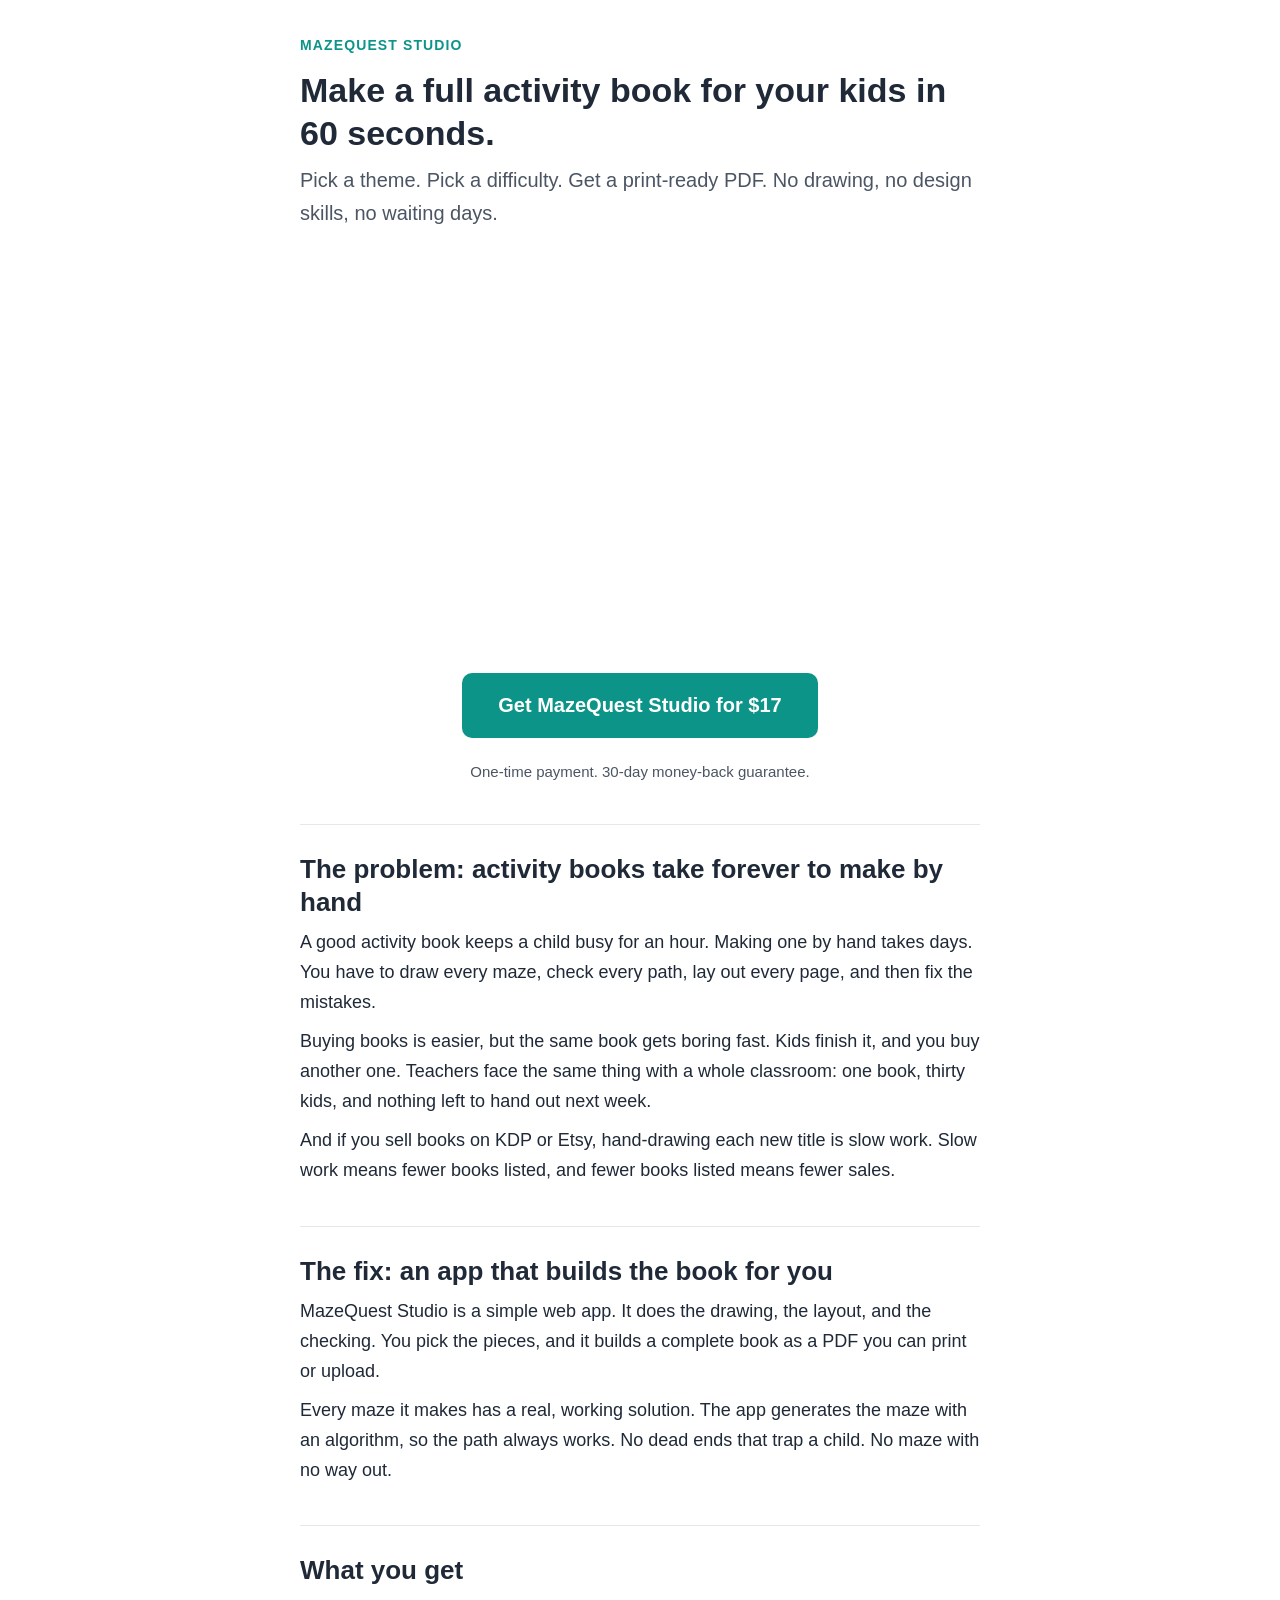
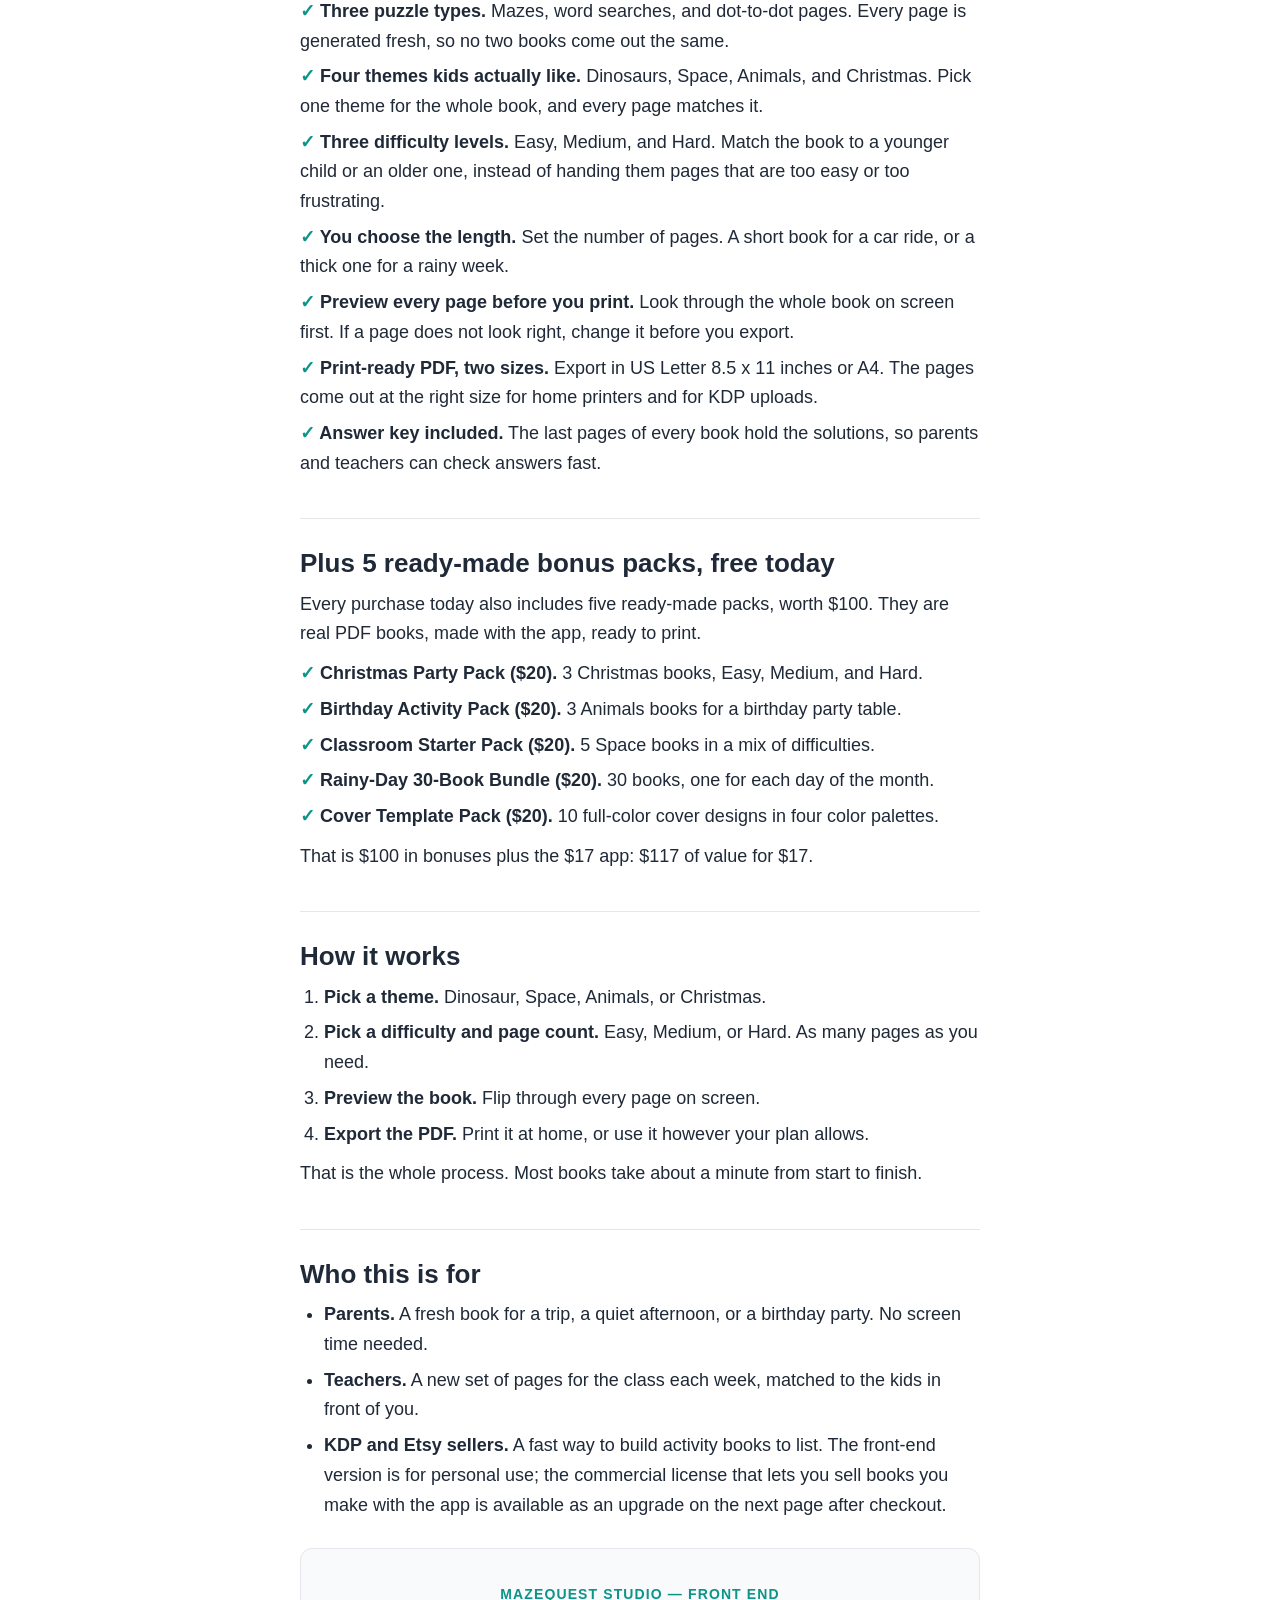
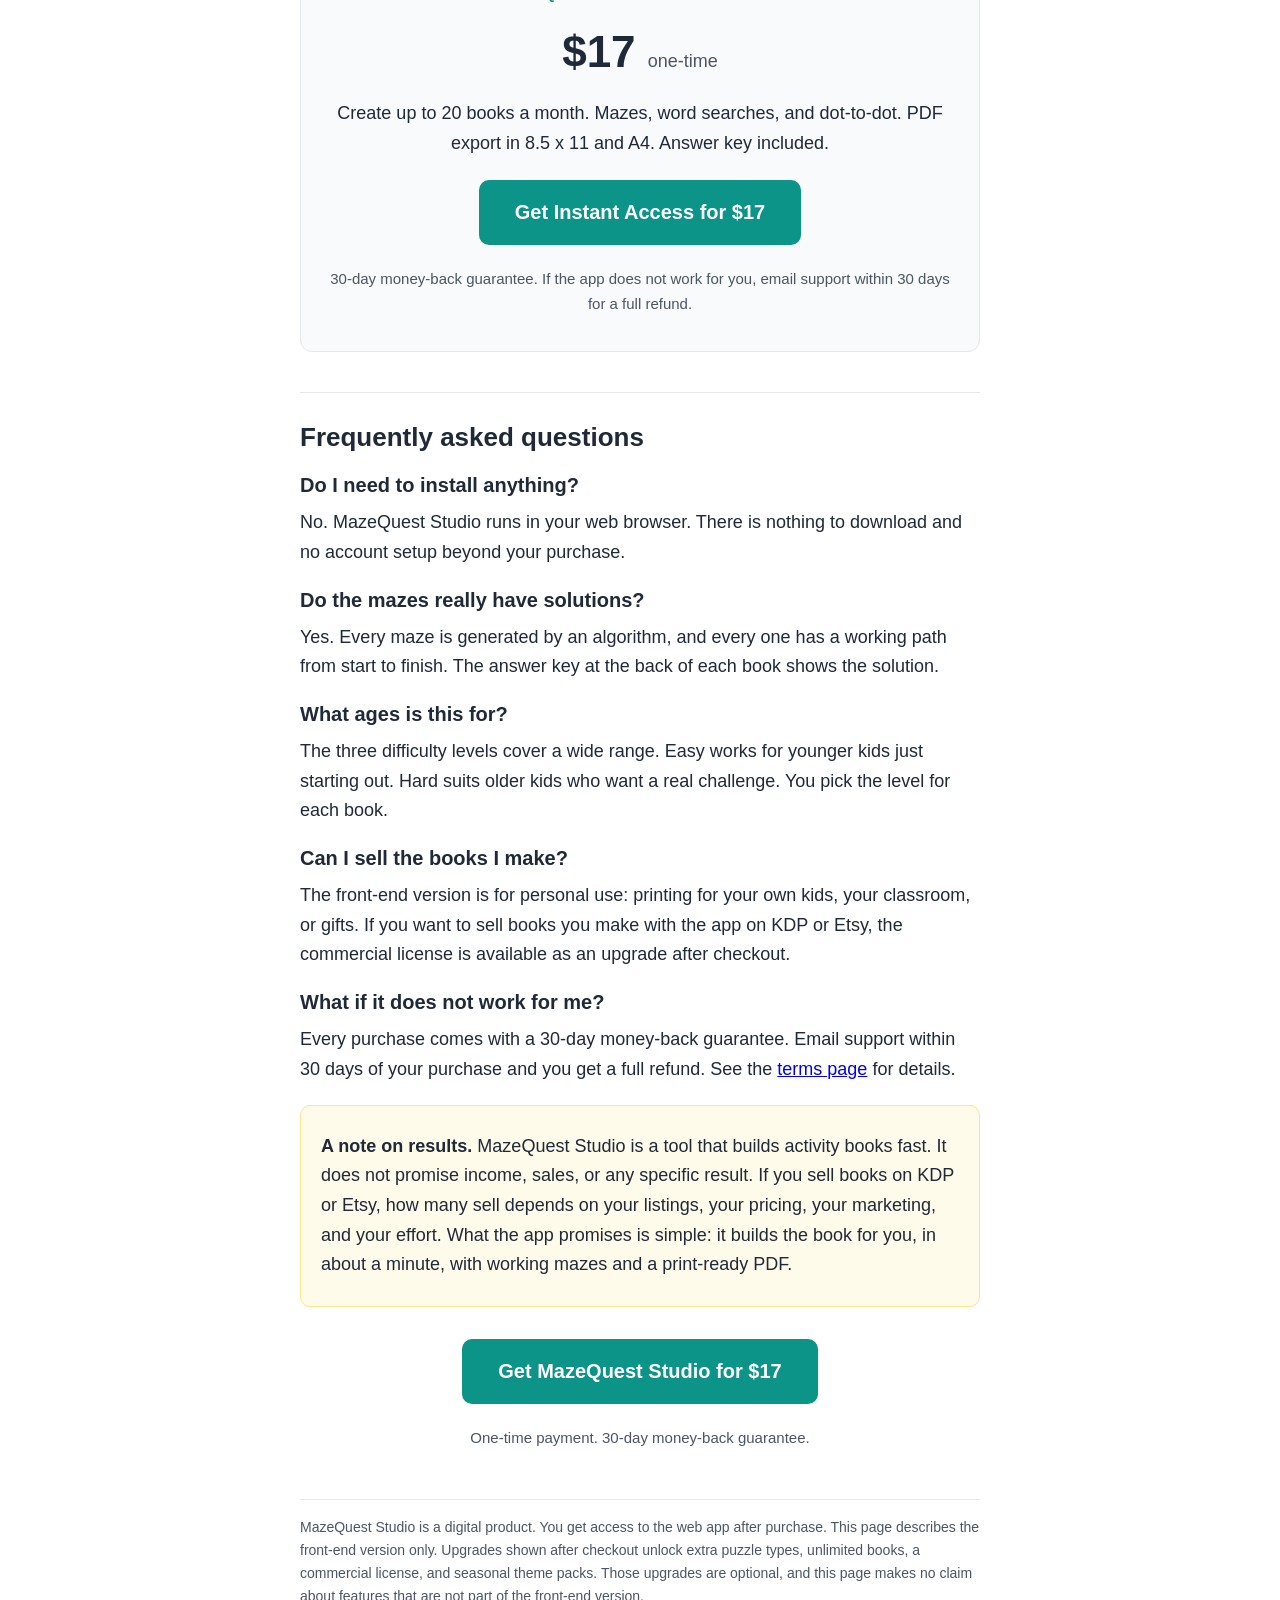
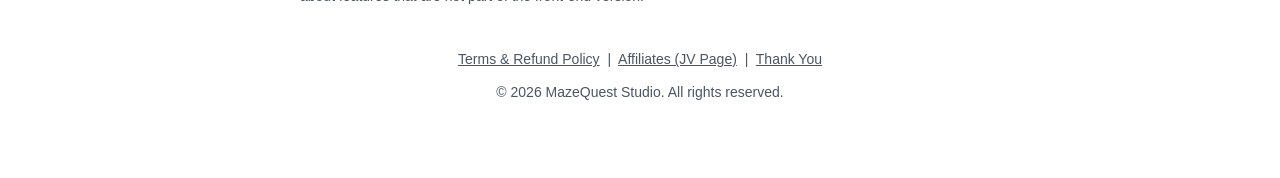
==== index.html @ 1ee9eaa7 "Add files via upload" ====
<!DOCTYPE html>
<html lang="en-US">
<head>
<meta charset="UTF-8">
<meta name="viewport" content="width=device-width, initial-scale=1.0">
<title>MazeQuest Studio — Make a Full Activity Book for Your Kids in 60 Seconds</title>
<meta name="description" content="MazeQuest Studio builds a complete kids' activity book in about 60 seconds. Pick a theme, pick the puzzle types, pick a cover color. Print-ready PDF.">
<link rel="stylesheet" href="style.css">
</head>
<body>
<div class="container">
  <section class="page-section" id="page-home">


<p class="eyebrow">MazeQuest Studio</p>
<h1>Make a full activity book for your kids in 60 seconds.</h1>
<p class="subhead">Pick a theme. Pick a difficulty. Get a print-ready PDF. No drawing, no design skills, no waiting days.</p>

<div class="video-embed">
  <iframe src="https://www.youtube.com/embed/KRBkJwWoKI8" title="MazeQuest Studio Demo — Make a Full Kids Activity Book in 60 Seconds" allow="accelerometer; autoplay; clipboard-write; encrypted-media; gyroscope; picture-in-picture" allowfullscreen></iframe>
</div>

<div class="btn-center">
  <!-- TODO: Replace with the real WarriorPlus buy button code for the $17 FE offer. -->
  <script src="https://warriorplus.com/o2/js/v6cb89"></script>
  <a class="btn" href="https://warriorplus.com/o2/buy/y7ndfl/v6cb89/hndpm8">Get MazeQuest Studio for $17</a>
  <p class="guarantee">One-time payment. 30-day money-back guarantee.</p>
</div>

<h2>The problem: activity books take forever to make by hand</h2>
<p>A good activity book keeps a child busy for an hour. Making one by hand takes days. You have to draw every maze, check every path, lay out every page, and then fix the mistakes.</p>
<p>Buying books is easier, but the same book gets boring fast. Kids finish it, and you buy another one. Teachers face the same thing with a whole classroom: one book, thirty kids, and nothing left to hand out next week.</p>
<p>And if you sell books on KDP or Etsy, hand-drawing each new title is slow work. Slow work means fewer books listed, and fewer books listed means fewer sales.</p>

<h2>The fix: an app that builds the book for you</h2>
<p>MazeQuest Studio is a simple web app. It does the drawing, the layout, and the checking. You pick the pieces, and it builds a complete book as a PDF you can print or upload.</p>
<p>Every maze it makes has a real, working solution. The app generates the maze with an algorithm, so the path always works. No dead ends that trap a child. No maze with no way out.</p>

<h2>What you get</h2>
<ul class="checklist">
  <li><strong>Three puzzle types.</strong> Mazes, word searches, and dot-to-dot pages. Every page is generated fresh, so no two books come out the same.</li>
  <li><strong>Four themes kids actually like.</strong> Dinosaurs, Space, Animals, and Christmas. Pick one theme for the whole book, and every page matches it.</li>
  <li><strong>Three difficulty levels.</strong> Easy, Medium, and Hard. Match the book to a younger child or an older one, instead of handing them pages that are too easy or too frustrating.</li>
  <li><strong>You choose the length.</strong> Set the number of pages. A short book for a car ride, or a thick one for a rainy week.</li>
  <li><strong>Preview every page before you print.</strong> Look through the whole book on screen first. If a page does not look right, change it before you export.</li>
  <li><strong>Print-ready PDF, two sizes.</strong> Export in US Letter 8.5 x 11 inches or A4. The pages come out at the right size for home printers and for KDP uploads.</li>
  <li><strong>Answer key included.</strong> The last pages of every book hold the solutions, so parents and teachers can check answers fast.</li>
</ul>

<h2>Plus 5 ready-made bonus packs, free today</h2>
<p>Every purchase today also includes five ready-made packs, worth $100. They are real PDF books, made with the app, ready to print.</p>
<ul class="checklist">
  <li><strong>Christmas Party Pack ($20).</strong> 3 Christmas books, Easy, Medium, and Hard.</li>
  <li><strong>Birthday Activity Pack ($20).</strong> 3 Animals books for a birthday party table.</li>
  <li><strong>Classroom Starter Pack ($20).</strong> 5 Space books in a mix of difficulties.</li>
  <li><strong>Rainy-Day 30-Book Bundle ($20).</strong> 30 books, one for each day of the month.</li>
  <li><strong>Cover Template Pack ($20).</strong> 10 full-color cover designs in four color palettes.</li>
</ul>
<p>That is $100 in bonuses plus the $17 app: $117 of value for $17.</p>

<h2>How it works</h2>
<ol>
  <li><strong>Pick a theme.</strong> Dinosaur, Space, Animals, or Christmas.</li>
  <li><strong>Pick a difficulty and page count.</strong> Easy, Medium, or Hard. As many pages as you need.</li>
  <li><strong>Preview the book.</strong> Flip through every page on screen.</li>
  <li><strong>Export the PDF.</strong> Print it at home, or use it however your plan allows.</li>
</ol>
<p>That is the whole process. Most books take about a minute from start to finish.</p>

<h2>Who this is for</h2>
<ul>
  <li><strong>Parents.</strong> A fresh book for a trip, a quiet afternoon, or a birthday party. No screen time needed.</li>
  <li><strong>Teachers.</strong> A new set of pages for the class each week, matched to the kids in front of you.</li>
  <li><strong>KDP and Etsy sellers.</strong> A fast way to build activity books to list. The front-end version is for personal use; the commercial license that lets you sell books you make with the app is available as an upgrade on the next page after checkout.</li>
</ul>

<div class="price-box">
  <p class="eyebrow">MazeQuest Studio — Front End</p>
  <p class="price">$17 <small>one-time</small></p>
  <p>Create up to 20 books a month. Mazes, word searches, and dot-to-dot. PDF export in 8.5 x 11 and A4. Answer key included.</p>
  <!-- TODO: Replace with the real WarriorPlus buy button code for the $17 FE offer. -->
  <a class="btn" href="https://warriorplus.com/o2/buy/y7ndfl/v6cb89/hndpm8">Get Instant Access for $17</a>
  <p class="guarantee">30-day money-back guarantee. If the app does not work for you, email support within 30 days for a full refund.</p>
</div>

<h2>Frequently asked questions</h2>
<div class="faq">
  <h3>Do I need to install anything?</h3>
  <p>No. MazeQuest Studio runs in your web browser. There is nothing to download and no account setup beyond your purchase.</p>

  <h3>Do the mazes really have solutions?</h3>
  <p>Yes. Every maze is generated by an algorithm, and every one has a working path from start to finish. The answer key at the back of each book shows the solution.</p>

  <h3>What ages is this for?</h3>
  <p>The three difficulty levels cover a wide range. Easy works for younger kids just starting out. Hard suits older kids who want a real challenge. You pick the level for each book.</p>

  <h3>Can I sell the books I make?</h3>
  <p>The front-end version is for personal use: printing for your own kids, your classroom, or gifts. If you want to sell books you make with the app on KDP or Etsy, the commercial license is available as an upgrade after checkout.</p>

  <h3>What if it does not work for me?</h3>
  <p>Every purchase comes with a 30-day money-back guarantee. Email support within 30 days of your purchase and you get a full refund. See the <a href="#terms">terms page</a> for details.</p>
</div>

<div class="callout">
  <p><strong>A note on results.</strong> MazeQuest Studio is a tool that builds activity books fast. It does not promise income, sales, or any specific result. If you sell books on KDP or Etsy, how many sell depends on your listings, your pricing, your marketing, and your effort. What the app promises is simple: it builds the book for you, in about a minute, with working mazes and a print-ready PDF.</p>
</div>

<div class="btn-center">
  <!-- TODO: Replace with the real WarriorPlus buy button code for the $17 FE offer. -->
  <a class="btn" href="https://warriorplus.com/o2/buy/y7ndfl/v6cb89/hndpm8">Get MazeQuest Studio for $17</a>
  <p class="guarantee">One-time payment. 30-day money-back guarantee.</p>
</div>

<p class="disclaimer">MazeQuest Studio is a digital product. You get access to the web app after purchase. This page describes the front-end version only. Upgrades shown after checkout unlock extra puzzle types, unlimited books, a commercial license, and seasonal theme packs. Those upgrades are optional, and this page makes no claim about features that are not part of the front-end version.</p>

<footer>
  <p><a href="#terms">Terms &amp; Refund Policy</a> &nbsp;|&nbsp; <a href="#jv">Affiliates (JV Page)</a> &nbsp;|&nbsp; <a href="#thank-you">Thank You</a></p>
  <p>&copy; 2026 MazeQuest Studio. All rights reserved.</p>
</footer>


  </section>
  <section class="page-section" id="page-oto1">


<p class="eyebrow">Wait. One-time offer.</p>
<h1>Your books are about to get a lot more interesting.</h1>
<p class="lead">Right now, MazeQuest Studio makes three kinds of pages: mazes, word searches, and dot-to-dots. That covers a lot. But after the tenth book, kids notice the pattern. Same three puzzles, different pictures.</p>
<p>This upgrade fixes that. It unlocks five more puzzle types and a library of 500 themes, so every book can feel new.</p>

<h2>What this unlocks</h2>
<ul class="checklist">
  <li><strong>Nonogram puzzles.</strong> Picture logic grids. Kids fill in squares by the numbers and a picture appears.</li>
  <li><strong>Kids sudoku.</strong> Small, friendly number grids built for children, not the newspaper kind.</li>
  <li><strong>Spot the difference.</strong> Two pictures side by side. Kids hunt for what changed.</li>
  <li><strong>Color by number.</strong> A picture that fills in with color as kids match numbers to colors.</li>
  <li><strong>Logic puzzles.</strong> Short thinking puzzles that ask kids to work something out step by step.</li>
  <li><strong>500-theme library.</strong> Instead of four themes, you get hundreds. Pick a theme that fits the child, the season, or the lesson.</li>
</ul>

<h2>Why it matters</h2>
<p>Three puzzle types make a good book. Eight make a book a child comes back to. More variety means longer play time per book, and it means you can make many more books before any child says "I already did this one."</p>
<p>For sellers, it also means more kinds of books to list. A book that mixes eight puzzle types is a different product from a book with three.</p>

<div class="price-box">
  <p class="eyebrow">OTO 1 — Puzzle Pack + Theme Library</p>
  <p class="price">$27 <small>one-time</small></p>
  <p>Unlocks 5 more puzzle types and the 500-theme library inside MazeQuest Studio.</p>
  <!-- Buy link live: WarriorPlus OTO1 ($27 -->
  <script src="https://warriorplus.com/o2/js/x4h3wh"></script>
  <a class="btn btn-warm" href="https://warriorplus.com/o2/buy/y7ndfl/x4h3wh/q6qmt4">Yes, add the extra puzzles ($27)</a>
  <!-- No-thanks link goes to the next upsell page (OTO2). -->
  <a class="no-thanks" href="#oto2">No thanks, I will stick with the 3 puzzle types</a>
  <p class="guarantee">Covered by the same 30-day money-back guarantee.</p>
</div>

<p class="disclaimer">This is a one-time offer shown right after your first purchase. The five extra puzzle types and the 500-theme library are part of this upgrade, not part of the $17 front-end version. If you skip this offer, you can still use the three front-end puzzle types and the four front-end themes.</p>

<footer>
  <p><a href="#terms">Terms &amp; Refund Policy</a> &nbsp;|&nbsp; <a href="#home">Front-End Offer</a></p>
  <p>&copy; 2026 MazeQuest Studio. All rights reserved.</p>
</footer>


  </section>
  <section class="page-section" id="page-oto2">


<p class="eyebrow">Wait. One-time offer.</p>
<h1>Make as many books as you want. And sell them.</h1>
<p class="lead">The front-end version caps you at 20 books a month, and it is for personal use only. That is fine for one family. It gets in the way fast if you teach a class, run a party business, or sell books online.</p>
<p>This upgrade removes both limits at once.</p>

<h2>What this unlocks</h2>
<ul class="checklist">
  <li><strong>Unlimited books.</strong> No monthly cap. Make 20 books, 200 books, as many as you need.</li>
  <li><strong>Commercial license.</strong> You may sell books you make with MazeQuest Studio on KDP, Etsy, or anywhere else you sell. Print them, list them, keep the sales.</li>
</ul>

<h2>Why it matters</h2>
<p>Twenty books a month sounds like plenty until you need 30 copies for a classroom, or you want to list ten titles on KDP and test which one sells. A cap turns into a wall right when you start moving faster.</p>
<p>And without a commercial license, every book you make stays personal. You cannot list it. You cannot sell it. This upgrade is the one that turns the app from a family tool into a business tool.</p>
<p>One honest note: the license covers books you make with the app. It does not promise sales. How many books sell on KDP or Etsy depends on your listings, your pricing, your marketing, and your effort.</p>

<div class="price-box">
  <p class="eyebrow">OTO 2 — Unlimited + Commercial License</p>
  <p class="price">$37 <small>one-time</small></p>
  <p>Unlocks unlimited book creation and the commercial license to sell books you make with the app.</p>
  <!-- Buy link live: WarriorPlus OTO2 ($37 -->
  <script src="https://warriorplus.com/o2/js/dzknjy"></script>
  <a class="btn btn-warm" href="https://warriorplus.com/o2/buy/y7ndfl/dzknjy/tn6lvr">Yes, go unlimited ($37)</a>
  <!-- No-thanks link goes to the next upsell page (OTO3). -->
  <a class="no-thanks" href="#oto3">No thanks, 20 books a month is enough for me</a>
  <p class="guarantee">Covered by the same 30-day money-back guarantee.</p>
</div>

<p class="disclaimer">This is a one-time offer shown right after your first purchase. Unlimited books and the commercial license are part of this upgrade, not part of the $17 front-end version. If you skip this offer, your front-end version stays at 20 books a month for personal use.</p>

<footer>
  <p><a href="#terms">Terms &amp; Refund Policy</a> &nbsp;|&nbsp; <a href="#home">Front-End Offer</a></p>
  <p>&copy; 2026 MazeQuest Studio. All rights reserved.</p>
</footer>


  </section>
  <section class="page-section" id="page-oto3">


<p class="eyebrow">Wait. One-time offer.</p>
<h1>Never run out of fresh themes.</h1>
<p class="lead">A theme library is only fresh until a child has seen it all. Halloween comes once a year. Christmas too. And a seller who lists the same four themes all year ends up competing with their own old listings.</p>
<p>This upgrade keeps new themes coming for a full year.</p>

<h2>What this unlocks</h2>
<ul class="checklist">
  <li><strong>Seasonal theme packs.</strong> Ready-made packs for Halloween, Christmas, Easter, Valentine's Day, summer, back to school, and more. The right theme at the right time of year, without building it yourself.</li>
  <li><strong>New templates every month for 12 months.</strong> Fresh templates arrive monthly for a year, so the books you make in month eleven do not look like the books you made in month one.</li>
</ul>

<h2>Why it matters</h2>
<p>Seasonal books sell in a window. A Halloween book listed in October has a chance. The same book listed in November does not. Having the seasonal pack ready before the season starts is the difference between catching the window and missing it.</p>
<p>For parents and teachers, it is simpler: a fresh theme keeps a child interested. A new pack each month gives you a reason to make a new book instead of reprinting the old one.</p>

<div class="price-box">
  <p class="eyebrow">OTO 3 — Seasonal Pack + 12 Months of New Templates</p>
  <p class="price">$47 <small>one-time</small></p>
  <p>Unlocks the seasonal theme packs and new templates every month for 12 months.</p>
  <!-- Buy link live: WarriorPlus OTO3 ($47 -->
  <script src="https://warriorplus.com/o2/js/lqv959"></script>
  <a class="btn btn-warm" href="https://warriorplus.com/o2/buy/y7ndfl/lqv959/gk410l">Yes, add the seasonal packs ($47)</a>
  <!-- No-thanks link goes to the thank-you page. -->
  <a class="no-thanks" href="#thank-you">No thanks, I will use the themes I already have</a>
  <p class="guarantee">Covered by the same 30-day money-back guarantee.</p>
</div>

<p class="disclaimer">This is a one-time offer shown right after your first purchase. The seasonal theme packs and the 12 months of new templates are part of this upgrade, not part of the $17 front-end version. If you skip this offer, you keep the themes included in the front-end version and in any earlier upgrades you bought.</p>

<footer>
  <p><a href="#terms">Terms &amp; Refund Policy</a> &nbsp;|&nbsp; <a href="#home">Front-End Offer</a></p>
  <p>&copy; 2026 MazeQuest Studio. All rights reserved.</p>
</footer>


  </section>
  <section class="page-section" id="page-thank-you">


<p class="eyebrow">MazeQuest Studio</p>
<h1>Thank you. Your book maker is ready.</h1>
<p class="lead">Your purchase is complete. You can start making your first activity book right now.</p>

<h2>Step 1: Open the app</h2>
<p>Click the button below to open MazeQuest Studio in your browser. There is nothing to install.</p>
<div class="btn-center">
  <!-- TODO: Replace with the real deployed app URL when it goes live. -->
  <a class="btn" href="https://muse.ai/s/mazequest-studio-xzxo6xszxgaxvxtd1/YAdhBeS-YoLK_N4ASJlMmw5103VRcbPUZujICekS784/assets/app/">Open MazeQuest Studio</a>
</div>

<h2>Step 2: Check your email</h2>
<p>We sent your purchase receipt and access details to the email address you used at checkout. If you do not see it in a few minutes, check your spam or promotions folder.</p>
<p>If you bought an upgrade (extra puzzle types, unlimited books, the commercial license, or seasonal packs), those unlocks are tied to the same purchase email. Open the app with that email and the upgrades will be there.</p>

<h2>Step 3: Make your first book</h2>
<ol>
  <li>Pick a theme: Dinosaur, Space, Animals, or Christmas.</li>
  <li>Pick a difficulty (Easy, Medium, or Hard) and the number of pages.</li>
  <li>Preview every page, then export the PDF in 8.5 x 11 or A4.</li>
</ol>
<p>Most first books take about a minute.</p>

<div class="callout">
  <p><strong>Need help?</strong> Email <a href="mailto:ruanyuzhen999@gmail.com">ruanyuzhen999@gmail.com</a> and we will get back to you. For refunds, see the <a href="#terms">30-day refund policy</a>.</p>
</div>

<p class="disclaimer">Keep your receipt email somewhere safe. It is the fastest way for support to find your purchase if you ever need help with access or a refund.</p>

<footer>
  <p><a href="#terms">Terms &amp; Refund Policy</a> &nbsp;|&nbsp; <a href="#home">Front-End Offer</a> &nbsp;|&nbsp; <a href="#jv">Affiliates (JV Page)</a></p>
  <p>&copy; 2026 MazeQuest Studio. All rights reserved.</p>
</footer>


  </section>
  <section class="page-section" id="page-jv">


<p class="eyebrow">JV Page — For Affiliates</p>
<h1>MazeQuest Studio: 50% commission on every front-end and upsell sale.</h1>
<p class="lead">A web app that builds kids' maze and puzzle activity books as print-ready PDFs in about 60 seconds. Parents, teachers, and KDP/Etsy sellers are the buyers. The funnel is built to convert, and you keep half of it.</p>

<h2>What the product is</h2>
<p>MazeQuest Studio is a browser-based web app. No install, no API key, no login hassle for the buyer. They pick a theme (Dinosaur, Space, Animals, Christmas), a difficulty (Easy, Medium, Hard), and a page count. The app generates mazes, word searches, and dot-to-dot pages, shows a preview of every page, and exports a PDF in US Letter 8.5 x 11 or A4, with an answer key at the back. Every maze is generated by an algorithm, so every one has a working solution.</p>
<p>The buyer is not a marketer. They are a parent who wants a quiet afternoon, a teacher who needs fresh pages for class, or a KDP/Etsy seller who wants new titles fast. That is a wide audience, and it is not the usual WarriorPlus crowd, which is exactly why it converts.</p>

<h2>Commission</h2>
<table>
  <tr><th>Offer</th><th>Price</th><th>Your commission</th></tr>
  <tr><td>Front End — MazeQuest Studio</td><td>$17 one-time</td><td>50% ($8.50)</td></tr>
  <tr><td>OTO 1 — 5 more puzzle types + 500-theme library</td><td>$27 one-time</td><td>50% ($13.50)</td></tr>
  <tr><td>OTO 2 — Unlimited books + commercial license</td><td>$37 one-time</td><td>50% ($18.50)</td></tr>
  <tr><td>OTO 3 — Seasonal packs + 12 months of new templates</td><td>$47 one-time</td><td>50% ($23.50)</td></tr>
</table>
<p>Commissions are paid through WarriorPlus. The funnel is sequential: front end, then OTO 1, OTO 2, OTO 3.</p>

<h2>Launch contest</h2>
<p>Launch contest runs for the first 3–5 days of launch. Prizes are paid on top of the 50% commission.</p>
<table>
  <tr><th>Place</th><th>Prize (on top of commission)</th></tr>
  <tr><td>1st place</td><td>$100</td></tr>
  <tr><td>2nd place</td><td>$75</td></tr>
  <tr><td>3rd place</td><td>$50</td></tr>
</table>
<p><strong>Launch date and time: TBD.</strong> <!-- TODO: Fill in the launch date (planned 8–9 AM ET) once WarriorPlus approves the offer. --> The contest counts sales made during the contest window only, with a minimum sales threshold so the contest only pays out when the launch is real. Final dates, the threshold, and the leaderboard will be posted here before launch day.</p>

<h2>Get your affiliate link</h2>
<p>Request your link on WarriorPlus. Once approved, you can promote the front-end sales page directly.</p>
<div class="btn-center">
  <!-- TODO: Replace with the real WarriorPlus affiliate request link once the offer is live and public. -->
  <a class="btn" href="https://warriorplus.com/aff-offer/o/y7ndfl">Request Your Affiliate Link</a>
</div>
<p class="guarantee">Product page: <a href="#home">MazeQuest Studio sales page</a>. Launch updates will be posted on Muncheye.</p>

<h2>Email swipes</h2>
<p>Use these as a starting point. Rewrite them in your own voice before you send them. Your list trusts you, not a copy-paste.</p>

<div class="swipe">
  <p><strong>Swipe 1 — For parents and teachers</strong></p>
  <p><strong>Subject:</strong> A full activity book in 60 seconds (no drawing)</p>
  <p>Hi [Name],</p>
  <p>Drawing an activity book by hand takes days. This app does it in about a minute.</p>
  <p>You pick a theme. Dinosaurs, space, animals, Christmas. Pick a difficulty, and it builds the whole book as a PDF. Mazes, word searches, dot-to-dots. Every maze has a real solution. Print it at home, and the kids are busy.</p>
  <p>It is $17, one-time, with a 30-day money-back guarantee.</p>
  <p>[YOUR AFFILIATE LINK]</p>
  <p>— [Your name]</p>
  <p><em>P.S. If you sell books on KDP or Etsy, there is a commercial license upgrade after checkout that lets you sell what you make.</em></p>
</div>

<div class="swipe">
  <p><strong>Swipe 2 — For KDP and Etsy sellers</strong></p>
  <p><strong>Subject:</strong> New activity book titles without drawing a single maze</p>
  <p>Hi [Name],</p>
  <p>Hand-drawing each new activity book is the slowest part of selling on KDP. This tool skips it.</p>
  <p>MazeQuest Studio generates mazes, word searches, and dot-to-dots by algorithm, previews every page, and exports a print-ready PDF in 8.5 x 11 or A4. One book takes about 60 seconds to build.</p>
  <p>Front end is $17. The commercial license upgrade ($37) lets you sell the books you make. No income claims here — how a book sells still depends on your listing and your marketing. The tool just makes the book fast.</p>
  <p>[YOUR AFFILIATE LINK]</p>
  <p>— [Your name]</p>
</div>

<h2>Banners</h2>
<p>Banner graphics are being made for launch. Sizes and copy:</p>
<ul>
  <li><strong>728 x 90 leaderboard:</strong> "MazeQuest Studio — A full activity book in 60 seconds." Button: "Get it for $17."</li>
  <li><strong>300 x 250 medium rectangle:</strong> "Mazes, word searches, dot-to-dots. Print-ready PDF in a minute." Button: "Make a book — $17."</li>
  <li><strong>160 x 600 wide skyscraper:</strong> "Stop drawing activity books by hand." Button: "Try MazeQuest Studio."</li>
</ul>
<p><!-- TODO: Replace the text descriptions above with real banner image files once designed. --></p>

<h2>Contact</h2>
<p>Questions about the product, the funnel, or review access: email <a href="mailto:ruanyuzhen999@gmail.com">ruanyuzhen999@gmail.com</a>. Review copies are available on request for affiliates who ask before launch.</p>

<p class="disclaimer">Affiliates must follow FTC rules: disclose the affiliate relationship in any promotion, and do not make income claims about this product. MazeQuest Studio makes activity books fast. It does not guarantee sales, income, or any specific result.</p>

<footer>
  <p><a href="#terms">Terms &amp; Refund Policy</a> &nbsp;|&nbsp; <a href="#home">Front-End Offer</a></p>
  <p>&copy; 2026 MazeQuest Studio. All rights reserved.</p>
</footer>


  </section>
  <section class="page-section" id="page-terms">


<p class="eyebrow">MazeQuest Studio</p>
<h1>Terms &amp; Refund Policy</h1>
<p>Last updated: November 12, 2026.</p>

<h2>1. What you are buying</h2>
<p>MazeQuest Studio is a web-based application. After purchase, you get access to the app in your browser. There is nothing to download or install. The front-end version ($17, one-time) lets you create up to 20 books per month using three puzzle types (mazes, word searches, dot-to-dot), with PDF export in US Letter 8.5 x 11 and A4, and an answer key at the end of each book.</p>
<p>Optional upgrades are sold separately after checkout: extra puzzle types and a theme library (OTO 1, $27), unlimited books and a commercial license (OTO 2, $37), seasonal theme packs and 12 months of new templates (OTO 3, $47), and a membership ($17/month) for access to future mini apps. Each upgrade only includes what its own sales page describes.</p>

<h2>2. Personal use and commercial license</h2>
<p>The front-end version is for personal use: printing books for your own children, your classroom, or as gifts. You may not sell, share, or give away books you make with the front-end version, and you may not resell or share your access to the app.</p>
<p>The commercial license (part of OTO 2) allows you to sell books you create with the app on platforms such as KDP or Etsy. The license covers the books you make. It does not give you ownership of the app itself, and it does not allow you to resell, rent, or share the app or your account.</p>

<h2>3. 30-day money-back guarantee</h2>
<p>Every purchase comes with a 30-day money-back guarantee. If the app does not work for you, email support within 30 days of your purchase date and ask for a refund. We will refund the full amount you paid for that purchase. Refunds are processed through the payment provider you used at checkout (WarriorPlus / PayPal), and timing depends on that provider.</p>
<p>To request a refund, email <a href="mailto:ruanyuzhen999@gmail.com">ruanyuzhen999@gmail.com</a> with the email address you used at checkout and your order details.</p>

<h2>4. No income or results guarantee</h2>
<p>MazeQuest Studio is a tool for building activity books. It does not promise income, sales, or any specific result. If you sell books made with the app, how many sell depends on your listings, pricing, marketing, and effort, not on the app alone. Nothing on our sales pages should be read as a promise of earnings.</p>

<h2>5. Availability and changes</h2>
<p>We work to keep the app available, but we cannot guarantee it will never be down for maintenance or updates. We may update features, themes, or templates over time. Upgrades that promise new templates for 12 months will deliver those templates during the 12 months after purchase.</p>

<h2>6. Membership</h2>
<p>The membership costs $17 per month and gives access to all future mini apps while your subscription is active. You can cancel at any time through your payment provider, and access ends when the paid period ends. Membership commission for affiliates is 20–30% of the recurring payment, paid for as long as the customer stays subscribed.</p>

<h2>7. Your data</h2>
<p>We collect only what we need to deliver your purchase: your email address and order details. We do not sell your email address or your personal data. We do not store your payment card details; payments are handled by WarriorPlus and PayPal.</p>

<h2>8. Affiliate disclosure</h2>
<p>Some pages that link to MazeQuest Studio are written by affiliates who earn a commission if you buy through their link. That does not change the price you pay.</p>

<h2>9. Contact</h2>
<p>For support, refunds, or questions about these terms, email <a href="mailto:ruanyuzhen999@gmail.com">ruanyuzhen999@gmail.com</a>.</p>

<p class="disclaimer">These terms apply to purchases made through WarriorPlus. If any part of these terms conflicts with WarriorPlus or PayPal rules, those platforms' rules apply to the payment itself.</p>

<footer>
  <p><a href="#home">Front-End Offer</a> &nbsp;|&nbsp; <a href="#jv">Affiliates (JV Page)</a></p>
  <p>&copy; 2026 MazeQuest Studio. All rights reserved.</p>
</footer>


  </section>
</div>

<script>
(function () {
  var titles = {"home": "MazeQuest Studio — Make a Full Activity Book for Your Kids in 60 Seconds", "oto1": "One-Time Offer: 5 More Puzzle Types + 500 Themes — MazeQuest Studio", "oto2": "One-Time Offer: Unlimited Books + Commercial License — MazeQuest Studio", "oto3": "One-Time Offer: Seasonal Themes + New Templates Every Month — MazeQuest Studio", "thank-you": "Thank You — MazeQuest Studio", "jv": "JV Page — MazeQuest Studio (50% Commission) — Promote & Earn", "terms": "Terms & Refund Policy — MazeQuest Studio"};
  function show() {
    var id = (location.hash || "#home").replace("#", "") || "home";
    if (!titles[id]) id = "home";
    document.querySelectorAll(".page-section").forEach(function (s) {
      s.classList.toggle("active", s.id === "page-" + id);
    });
    document.title = titles[id];
    window.scrollTo(0, 0);
  }
  window.addEventListener("hashchange", show);
  show();
})();
</script>

</body>
</html>
---- style.css ----
/* MazeQuest Studio — shared sales-page styles.
   Simple by design (Buoi 6: white background, one column, content first).
   Same look as the app: warm, kid-friendly, easy to read. */

:root {
  --ink: #1f2937;
  --muted: #4b5563;
  --accent: #0d9488;      /* teal */
  --accent-dark: #0b7c74;
  --warm: #f59e0b;        /* amber */
  --paper: #fffbeb;       /* warm cream */
  --line: #e5e7eb;
  --soft: #f9fafb;
}

* { box-sizing: border-box; }

body {
  margin: 0;
  background: #ffffff;
  color: var(--ink);
  font-family: -apple-system, BlinkMacSystemFont, "Segoe UI", Roboto, Helvetica, Arial, sans-serif;
  font-size: 18px;
  line-height: 1.65;
}

.container {
  max-width: 720px;
  margin: 0 auto;
  padding: 24px 20px 64px;
}

h1, h2, h3 { line-height: 1.25; color: var(--ink); }
h1 { font-size: 34px; margin: 12px 0 8px; }
h2 { font-size: 26px; margin: 40px 0 10px; border-top: 1px solid var(--line); padding-top: 28px; }
h3 { font-size: 20px; margin: 24px 0 6px; }
p { margin: 10px 0; }
ul, ol { margin: 10px 0; padding-left: 24px; }
li { margin: 6px 0; }

.eyebrow {
  font-size: 14px;
  font-weight: 700;
  letter-spacing: 0.08em;
  text-transform: uppercase;
  color: var(--accent);
}

.subhead { font-size: 20px; color: var(--muted); }

.lead { font-size: 19px; }

.callout {
  background: var(--paper);
  border: 1px solid #fde68a;
  border-radius: 10px;
  padding: 16px 20px;
  margin: 20px 0;
}

.price-box {
  background: var(--soft);
  border: 1px solid var(--line);
  border-radius: 12px;
  padding: 24px;
  margin: 28px 0;
  text-align: center;
}

.price { font-size: 44px; font-weight: 800; margin: 4px 0; }
.price small { font-size: 18px; font-weight: 400; color: var(--muted); }
.strike { text-decoration: line-through; color: var(--muted); }

.btn {
  display: inline-block;
  background: var(--accent);
  color: #fff;
  font-size: 20px;
  font-weight: 700;
  text-decoration: none;
  padding: 16px 36px;
  border-radius: 10px;
  margin: 12px 0;
}
.btn:hover { background: var(--accent-dark); }
.btn-warm { background: var(--warm); color: #1f2937; }
.btn-warm:hover { background: #d97706; color: #fff; }

.btn-center { text-align: center; }

.no-thanks {
  display: block;
  text-align: center;
  font-size: 15px;
  color: var(--muted);
  margin-top: 8px;
}

.guarantee {
  font-size: 15px;
  color: var(--muted);
  text-align: center;
}

.checklist { list-style: none; padding-left: 0; }
.checklist li::before { content: "\2713  "; color: var(--accent); font-weight: 700; }

.faq h3 { margin-top: 20px; }

.disclaimer {
  font-size: 14px;
  color: var(--muted);
  border-top: 1px solid var(--line);
  margin-top: 48px;
  padding-top: 16px;
}

footer { font-size: 14px; color: var(--muted); text-align: center; margin-top: 40px; }
footer a { color: var(--muted); }

.video-placeholder {
  background: var(--soft);
  border: 2px dashed var(--line);
  border-radius: 12px;
  padding: 48px 24px;
  text-align: center;
  color: var(--muted);
  margin: 24px 0;
}

.video-embed {
  position: relative;
  padding-bottom: 56.25%;
  height: 0;
  overflow: hidden;
  border-radius: 12px;
  margin: 24px 0;
}

.video-embed iframe {
  position: absolute;
  top: 0;
  left: 0;
  width: 100%;
  height: 100%;
  border: 0;
}

/* Single-page hash routing: only one section is visible at a time.
   The public share link only serves the root page, so every sales
   page (OTO 1-3, thank-you, JV, terms) lives here as a section,
   opened by #oto1, #oto2, #oto3, #thank-you, #jv, #terms. */
.page-section { display: none; }
.page-section.active { display: block; }

table { width: 100%; border-collapse: collapse; font-size: 16px; margin: 16px 0; }
th, td { border: 1px solid var(--line); padding: 10px 12px; text-align: left; }
th { background: var(--soft); }

.swipe {
  background: var(--soft);
  border: 1px solid var(--line);
  border-radius: 10px;
  padding: 16px 20px;
  margin: 16px 0;
  font-size: 16px;
}
.swipe p { margin: 8px 0; }

@media (max-width: 560px) {
  body { font-size: 17px; }
  h1 { font-size: 28px; }
  .btn { width: 100%; text-align: center; padding: 16px 12px; }
}
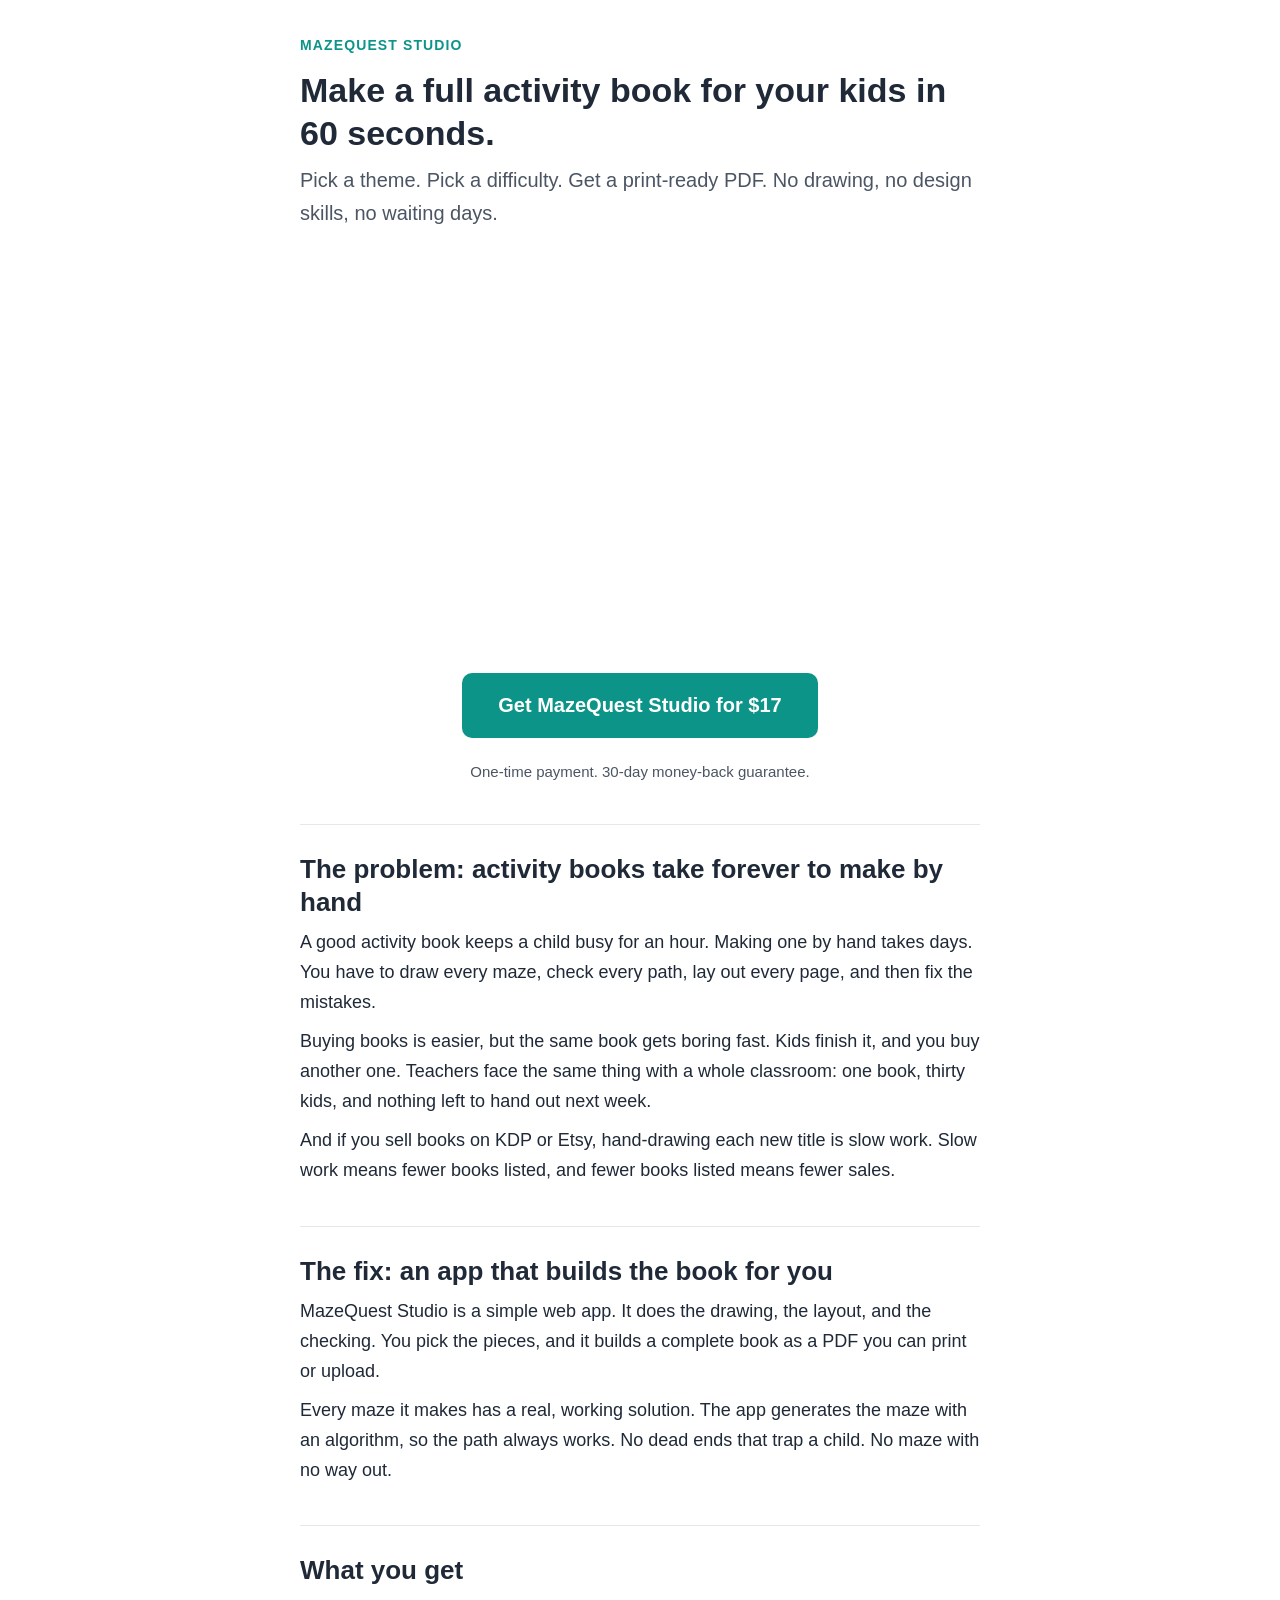
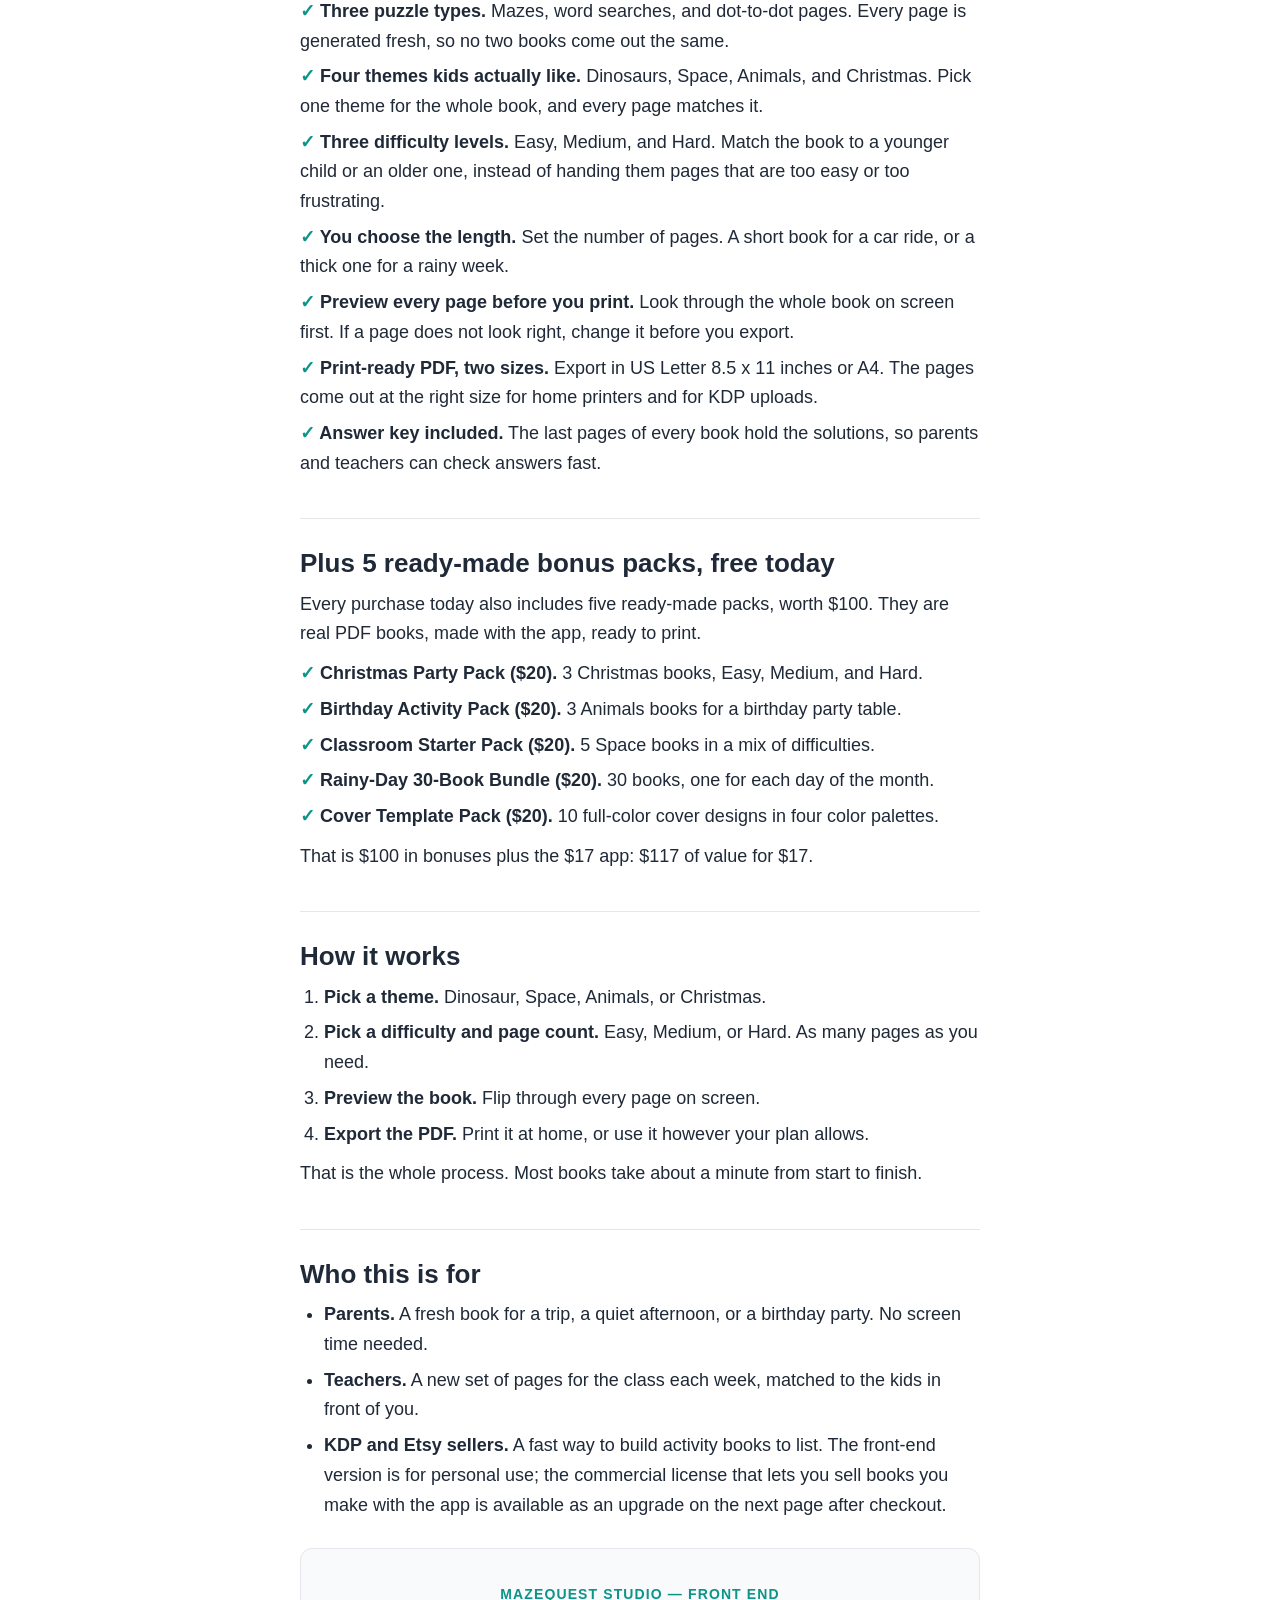
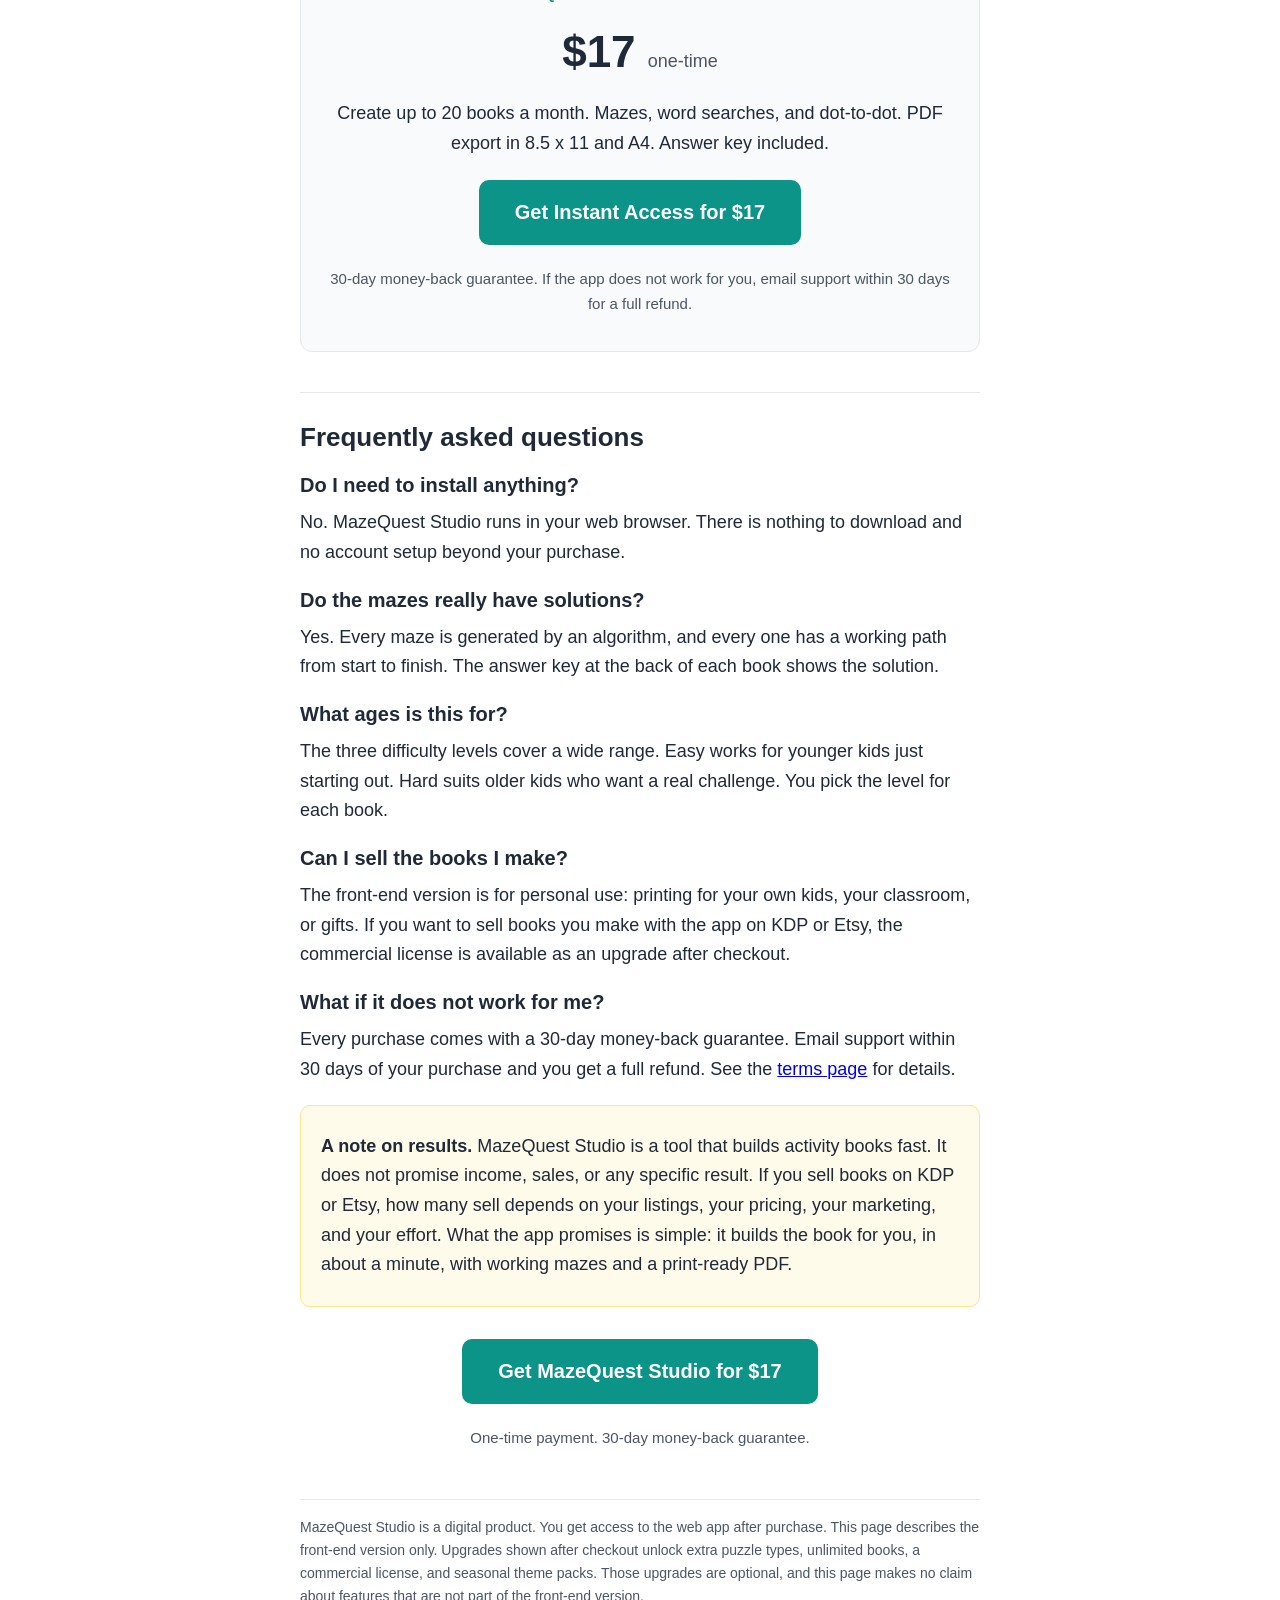
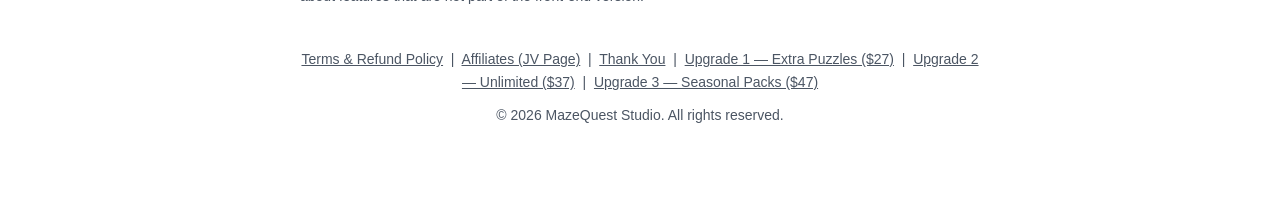
==== commit 41fb2dcc: "Add footer links to upgrade sections" ====
--- a/index.html
+++ b/index.html
@@ -114,7 +114,7 @@
 <p class="disclaimer">MazeQuest Studio is a digital product. You get access to the web app after purchase. This page describes the front-end version only. Upgrades shown after checkout unlock extra puzzle types, unlimited books, a commercial license, and seasonal theme packs. Those upgrades are optional, and this page makes no claim about features that are not part of the front-end version.</p>
 
 <footer>
-  <p><a href="#terms">Terms &amp; Refund Policy</a> &nbsp;|&nbsp; <a href="#jv">Affiliates (JV Page)</a> &nbsp;|&nbsp; <a href="#thank-you">Thank You</a></p>
+  <p><a href="#terms">Terms &amp; Refund Policy</a> &nbsp;|&nbsp; <a href="#jv">Affiliates (JV Page)</a> &nbsp;|&nbsp; <a href="#thank-you">Thank You</a> &nbsp;|&nbsp; <a href="#oto1">Upgrade 1 — Extra Puzzles ($27)</a> &nbsp;|&nbsp; <a href="#oto2">Upgrade 2 — Unlimited ($37)</a> &nbsp;|&nbsp; <a href="#oto3">Upgrade 3 — Seasonal Packs ($47)</a></p>
   <p>&copy; 2026 MazeQuest Studio. All rights reserved.</p>
 </footer>
 
@@ -157,7 +157,7 @@
 <p class="disclaimer">This is a one-time offer shown right after your first purchase. The five extra puzzle types and the 500-theme library are part of this upgrade, not part of the $17 front-end version. If you skip this offer, you can still use the three front-end puzzle types and the four front-end themes.</p>
 
 <footer>
-  <p><a href="#terms">Terms &amp; Refund Policy</a> &nbsp;|&nbsp; <a href="#home">Front-End Offer</a></p>
+  <p><a href="#terms">Terms &amp; Refund Policy</a> &nbsp;|&nbsp; <a href="#home">Front-End Offer</a> &nbsp;|&nbsp; <a href="#oto1">Upgrade 1 — Extra Puzzles ($27)</a> &nbsp;|&nbsp; <a href="#oto2">Upgrade 2 — Unlimited ($37)</a> &nbsp;|&nbsp; <a href="#oto3">Upgrade 3 — Seasonal Packs ($47)</a></p>
   <p>&copy; 2026 MazeQuest Studio. All rights reserved.</p>
 </footer>
 
@@ -197,7 +197,7 @@
 <p class="disclaimer">This is a one-time offer shown right after your first purchase. Unlimited books and the commercial license are part of this upgrade, not part of the $17 front-end version. If you skip this offer, your front-end version stays at 20 books a month for personal use.</p>
 
 <footer>
-  <p><a href="#terms">Terms &amp; Refund Policy</a> &nbsp;|&nbsp; <a href="#home">Front-End Offer</a></p>
+  <p><a href="#terms">Terms &amp; Refund Policy</a> &nbsp;|&nbsp; <a href="#home">Front-End Offer</a> &nbsp;|&nbsp; <a href="#oto1">Upgrade 1 — Extra Puzzles ($27)</a> &nbsp;|&nbsp; <a href="#oto2">Upgrade 2 — Unlimited ($37)</a> &nbsp;|&nbsp; <a href="#oto3">Upgrade 3 — Seasonal Packs ($47)</a></p>
   <p>&copy; 2026 MazeQuest Studio. All rights reserved.</p>
 </footer>
 
@@ -236,7 +236,7 @@
 <p class="disclaimer">This is a one-time offer shown right after your first purchase. The seasonal theme packs and the 12 months of new templates are part of this upgrade, not part of the $17 front-end version. If you skip this offer, you keep the themes included in the front-end version and in any earlier upgrades you bought.</p>
 
 <footer>
-  <p><a href="#terms">Terms &amp; Refund Policy</a> &nbsp;|&nbsp; <a href="#home">Front-End Offer</a></p>
+  <p><a href="#terms">Terms &amp; Refund Policy</a> &nbsp;|&nbsp; <a href="#home">Front-End Offer</a> &nbsp;|&nbsp; <a href="#oto1">Upgrade 1 — Extra Puzzles ($27)</a> &nbsp;|&nbsp; <a href="#oto2">Upgrade 2 — Unlimited ($37)</a> &nbsp;|&nbsp; <a href="#oto3">Upgrade 3 — Seasonal Packs ($47)</a></p>
   <p>&copy; 2026 MazeQuest Studio. All rights reserved.</p>
 </footer>
 
@@ -275,7 +275,7 @@
 <p class="disclaimer">Keep your receipt email somewhere safe. It is the fastest way for support to find your purchase if you ever need help with access or a refund.</p>
 
 <footer>
-  <p><a href="#terms">Terms &amp; Refund Policy</a> &nbsp;|&nbsp; <a href="#home">Front-End Offer</a> &nbsp;|&nbsp; <a href="#jv">Affiliates (JV Page)</a></p>
+  <p><a href="#terms">Terms &amp; Refund Policy</a> &nbsp;|&nbsp; <a href="#home">Front-End Offer</a> &nbsp;|&nbsp; <a href="#jv">Affiliates (JV Page)</a> &nbsp;|&nbsp; <a href="#oto1">Upgrade 1 — Extra Puzzles ($27)</a> &nbsp;|&nbsp; <a href="#oto2">Upgrade 2 — Unlimited ($37)</a> &nbsp;|&nbsp; <a href="#oto3">Upgrade 3 — Seasonal Packs ($47)</a></p>
   <p>&copy; 2026 MazeQuest Studio. All rights reserved.</p>
 </footer>
 
@@ -361,7 +361,7 @@
 <p class="disclaimer">Affiliates must follow FTC rules: disclose the affiliate relationship in any promotion, and do not make income claims about this product. MazeQuest Studio makes activity books fast. It does not guarantee sales, income, or any specific result.</p>
 
 <footer>
-  <p><a href="#terms">Terms &amp; Refund Policy</a> &nbsp;|&nbsp; <a href="#home">Front-End Offer</a></p>
+  <p><a href="#terms">Terms &amp; Refund Policy</a> &nbsp;|&nbsp; <a href="#home">Front-End Offer</a> &nbsp;|&nbsp; <a href="#oto1">Upgrade 1 — Extra Puzzles ($27)</a> &nbsp;|&nbsp; <a href="#oto2">Upgrade 2 — Unlimited ($37)</a> &nbsp;|&nbsp; <a href="#oto3">Upgrade 3 — Seasonal Packs ($47)</a></p>
   <p>&copy; 2026 MazeQuest Studio. All rights reserved.</p>
 </footer>
 
@@ -407,7 +407,7 @@
 <p class="disclaimer">These terms apply to purchases made through WarriorPlus. If any part of these terms conflicts with WarriorPlus or PayPal rules, those platforms' rules apply to the payment itself.</p>
 
 <footer>
-  <p><a href="#home">Front-End Offer</a> &nbsp;|&nbsp; <a href="#jv">Affiliates (JV Page)</a></p>
+  <p><a href="#home">Front-End Offer</a> &nbsp;|&nbsp; <a href="#jv">Affiliates (JV Page)</a> &nbsp;|&nbsp; <a href="#oto1">Upgrade 1 — Extra Puzzles ($27)</a> &nbsp;|&nbsp; <a href="#oto2">Upgrade 2 — Unlimited ($37)</a> &nbsp;|&nbsp; <a href="#oto3">Upgrade 3 — Seasonal Packs ($47)</a></p>
   <p>&copy; 2026 MazeQuest Studio. All rights reserved.</p>
 </footer>
 
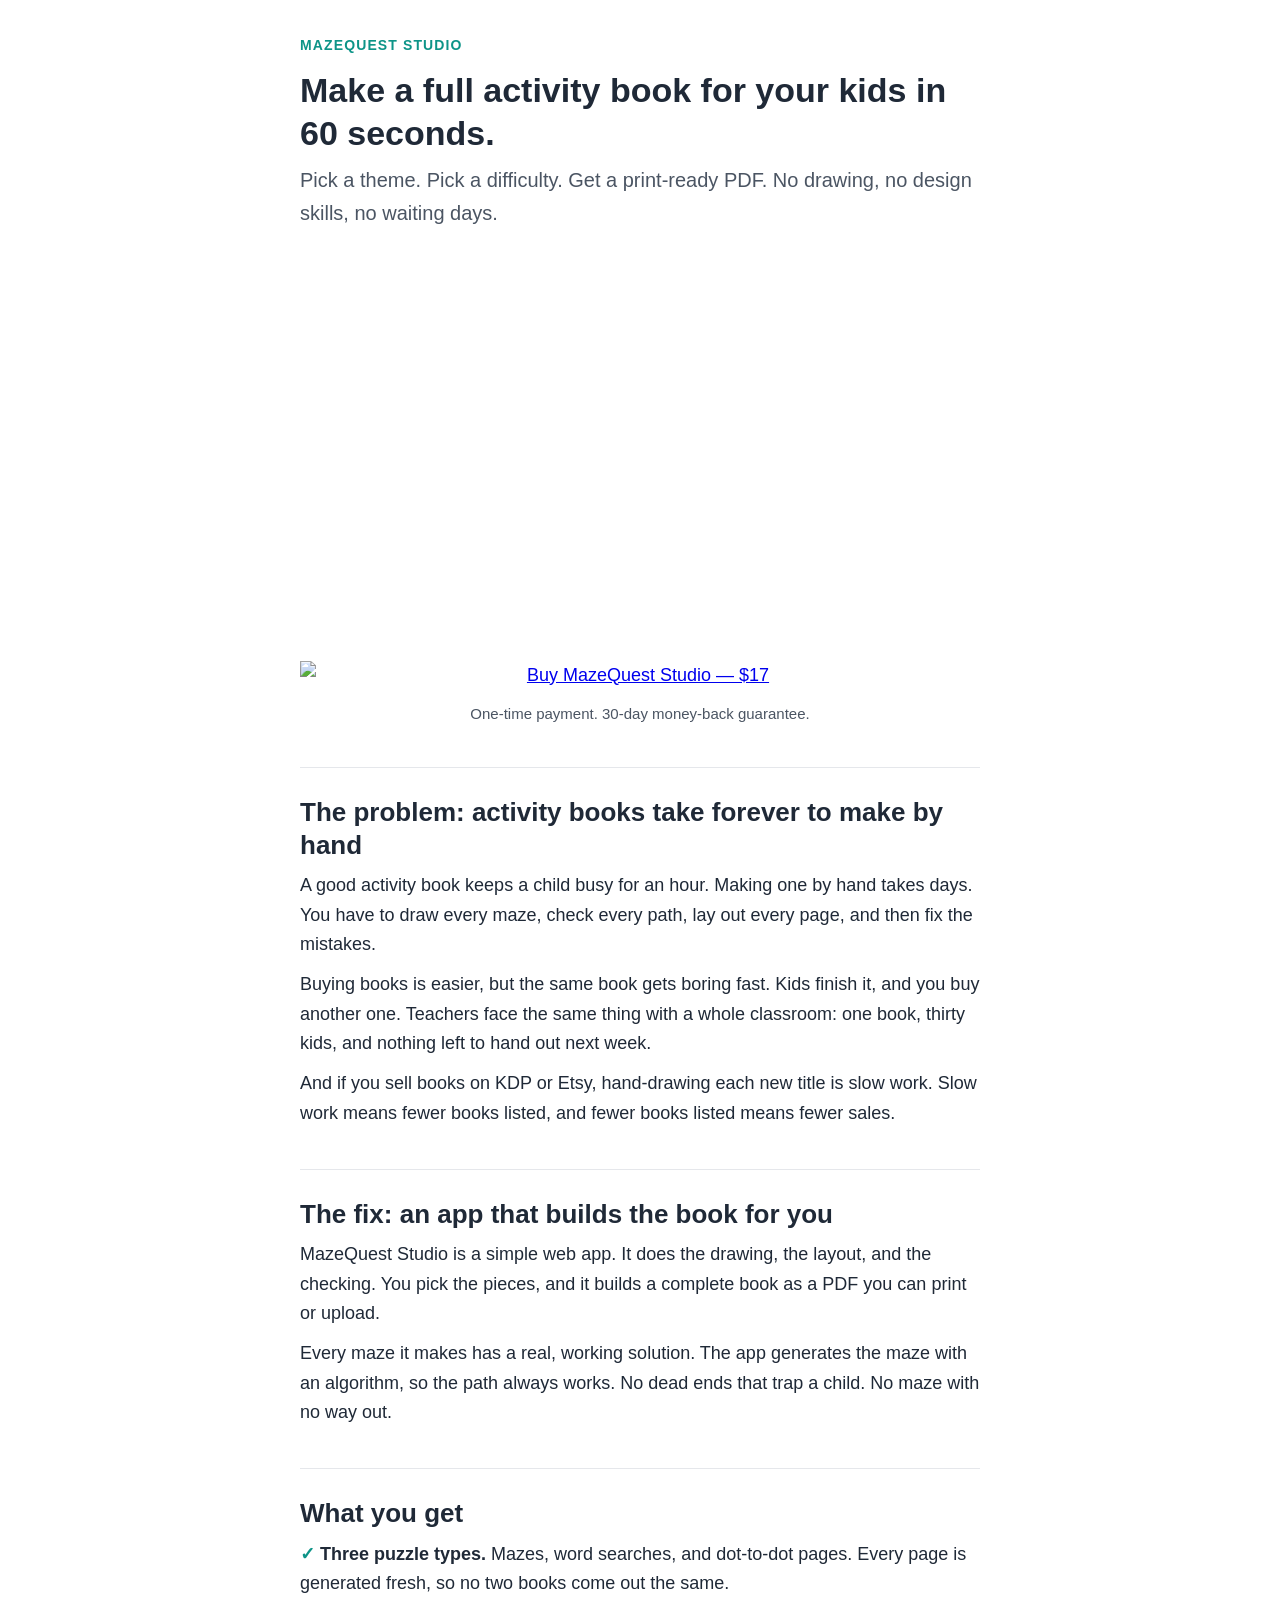
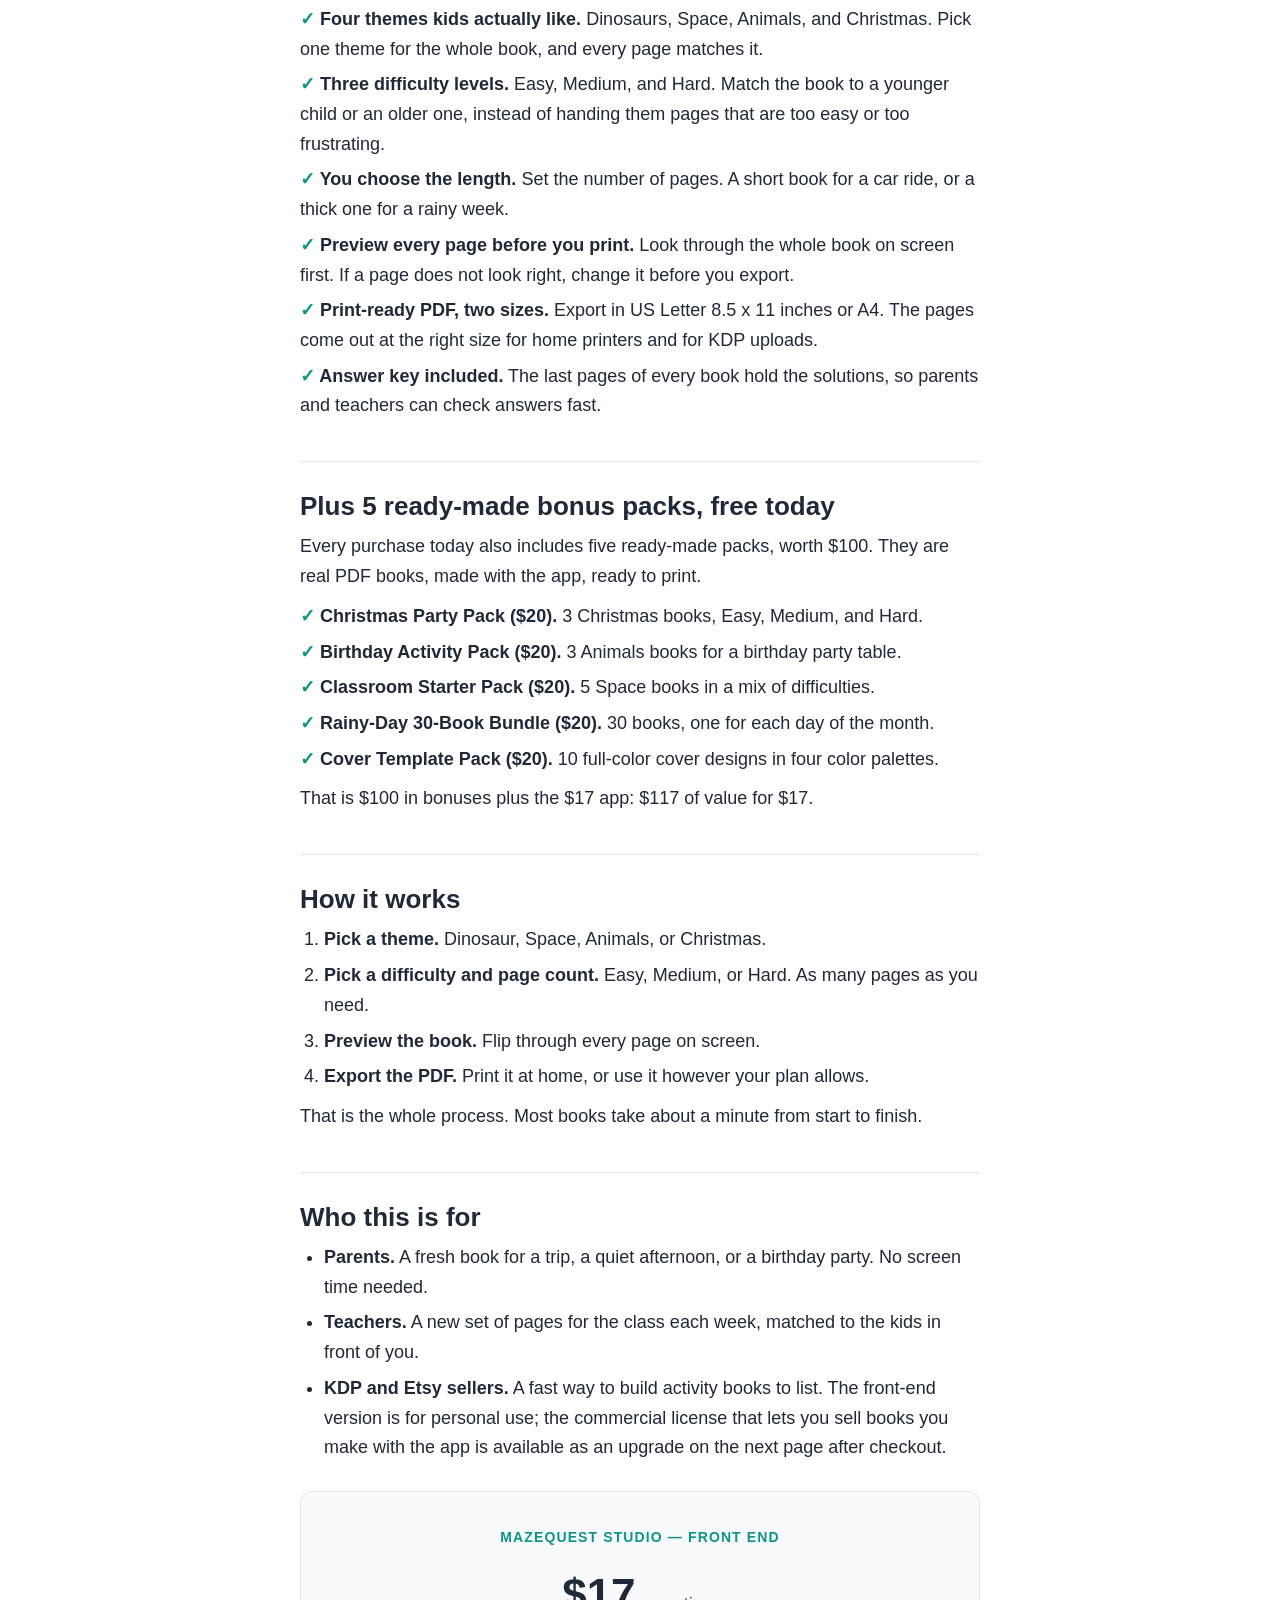
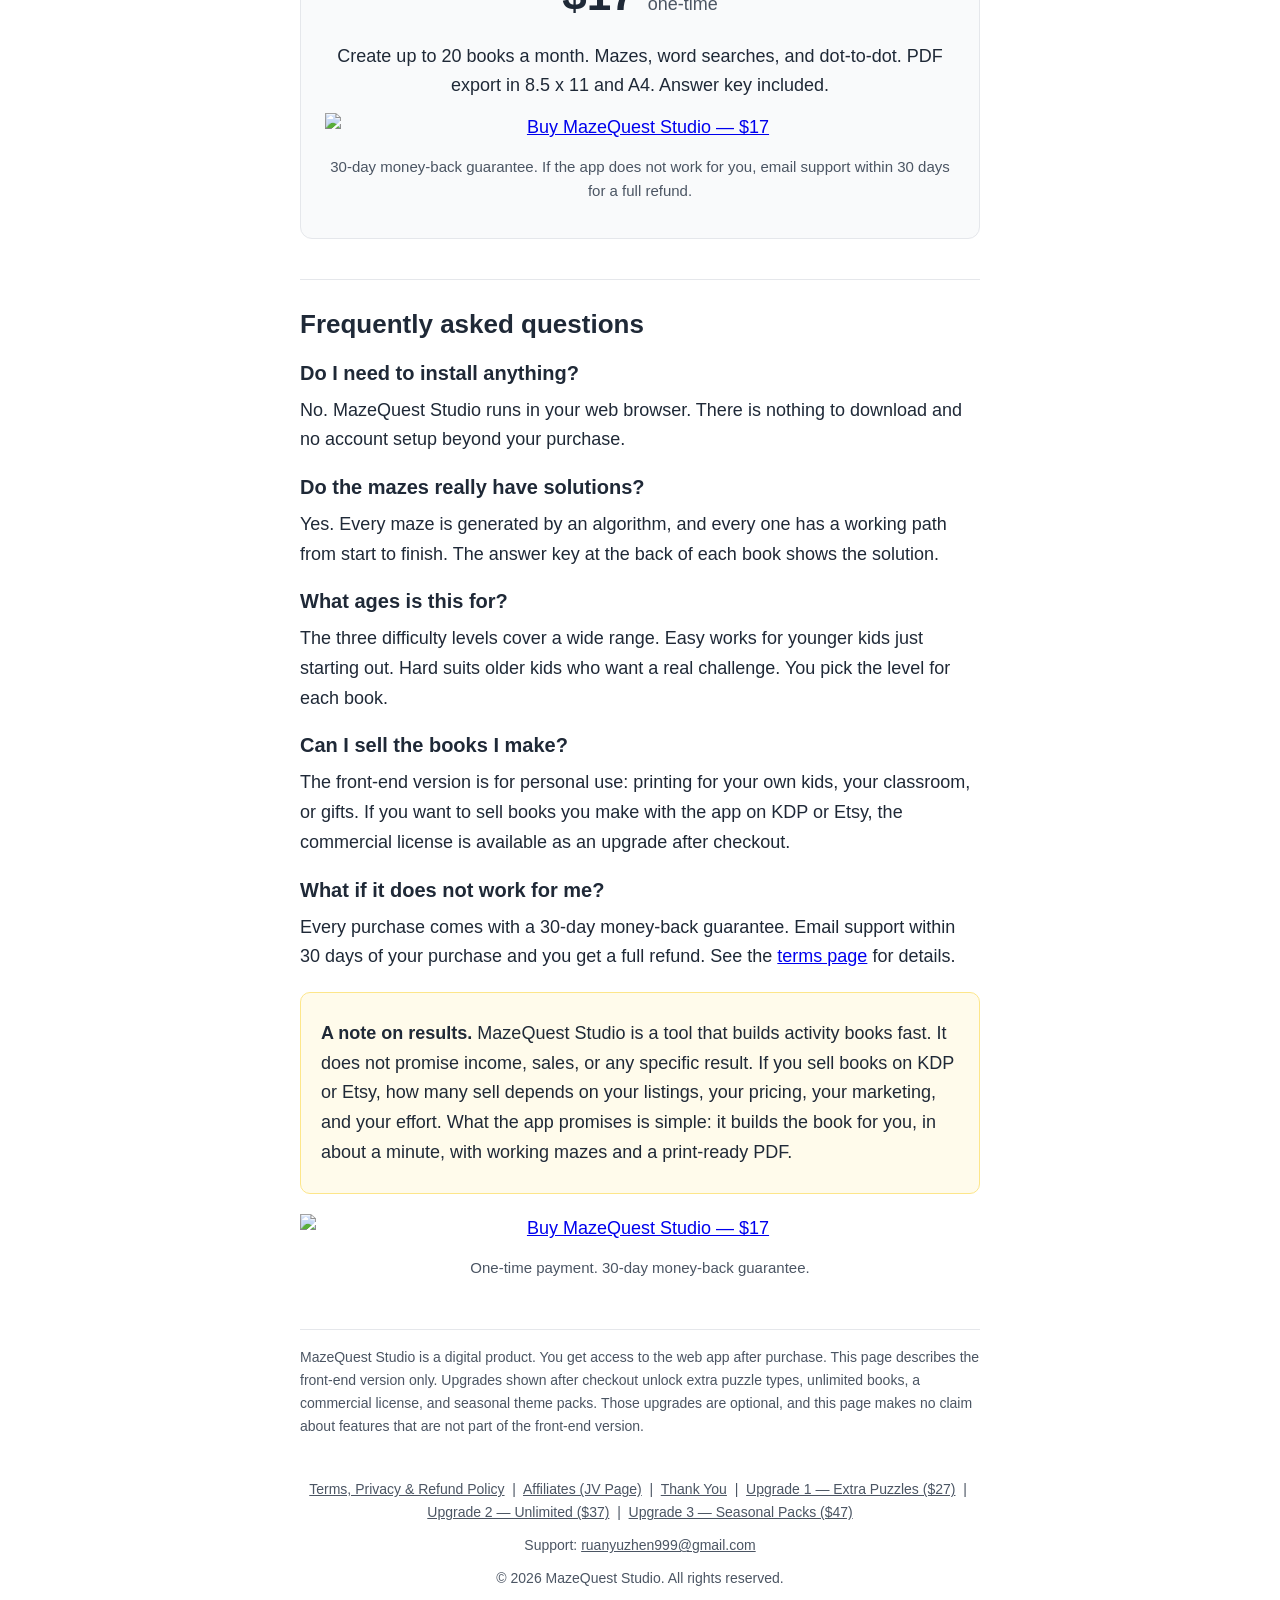
==== commit 97bc0b77: "WarriorPlus approval fixes: official buy buttons, disclaimer, sales page codes, privacy policy" ====
--- a/index.html
+++ b/index.html
@@ -11,7 +11,6 @@
 <div class="container">
   <section class="page-section" id="page-home">
 
-
 <p class="eyebrow">MazeQuest Studio</p>
 <h1>Make a full activity book for your kids in 60 seconds.</h1>
 <p class="subhead">Pick a theme. Pick a difficulty. Get a print-ready PDF. No drawing, no design skills, no waiting days.</p>
@@ -21,9 +20,9 @@
 </div>
 
 <div class="btn-center">
-  <!-- TODO: Replace with the real WarriorPlus buy button code for the $17 FE offer. -->
-  <script src="https://warriorplus.com/o2/js/v6cb89"></script>
-  <a class="btn" href="https://warriorplus.com/o2/buy/y7ndfl/v6cb89/hndpm8">Get MazeQuest Studio for $17</a>
+  <script type="text/javascript" src="https://warriorplus.com/o2/js/v6cb89" defer></script>
+  <a class="wp-buy" href="https://warriorplus.com/o2/buy/y7ndfl/v6cb89/hndpm8"><img src="https://warriorplus.com/o2/btn/fn100011001/y7ndfl/v6cb89/480220" alt="Buy MazeQuest Studio — $17"></a>
+  <div class="wplus_spdisclaimer"></div>
   <p class="guarantee">One-time payment. 30-day money-back guarantee.</p>
 </div>
 
@@ -78,8 +77,8 @@
   <p class="eyebrow">MazeQuest Studio — Front End</p>
   <p class="price">$17 <small>one-time</small></p>
   <p>Create up to 20 books a month. Mazes, word searches, and dot-to-dot. PDF export in 8.5 x 11 and A4. Answer key included.</p>
-  <!-- TODO: Replace with the real WarriorPlus buy button code for the $17 FE offer. -->
-  <a class="btn" href="https://warriorplus.com/o2/buy/y7ndfl/v6cb89/hndpm8">Get Instant Access for $17</a>
+  <a class="wp-buy" href="https://warriorplus.com/o2/buy/y7ndfl/v6cb89/hndpm8"><img src="https://warriorplus.com/o2/btn/fn100011001/y7ndfl/v6cb89/480220" alt="Buy MazeQuest Studio — $17"></a>
+  <div class="wplus_spdisclaimer"></div>
   <p class="guarantee">30-day money-back guarantee. If the app does not work for you, email support within 30 days for a full refund.</p>
 </div>
 
@@ -106,22 +105,24 @@
 </div>
 
 <div class="btn-center">
-  <!-- TODO: Replace with the real WarriorPlus buy button code for the $17 FE offer. -->
-  <a class="btn" href="https://warriorplus.com/o2/buy/y7ndfl/v6cb89/hndpm8">Get MazeQuest Studio for $17</a>
+  <a class="wp-buy" href="https://warriorplus.com/o2/buy/y7ndfl/v6cb89/hndpm8"><img src="https://warriorplus.com/o2/btn/fn100011001/y7ndfl/v6cb89/480220" alt="Buy MazeQuest Studio — $17"></a>
+  <div class="wplus_spdisclaimer"></div>
   <p class="guarantee">One-time payment. 30-day money-back guarantee.</p>
 </div>
 
 <p class="disclaimer">MazeQuest Studio is a digital product. You get access to the web app after purchase. This page describes the front-end version only. Upgrades shown after checkout unlock extra puzzle types, unlimited books, a commercial license, and seasonal theme packs. Those upgrades are optional, and this page makes no claim about features that are not part of the front-end version.</p>
 
 <footer>
-  <p><a href="#terms">Terms &amp; Refund Policy</a> &nbsp;|&nbsp; <a href="#jv">Affiliates (JV Page)</a> &nbsp;|&nbsp; <a href="#thank-you">Thank You</a> &nbsp;|&nbsp; <a href="#oto1">Upgrade 1 — Extra Puzzles ($27)</a> &nbsp;|&nbsp; <a href="#oto2">Upgrade 2 — Unlimited ($37)</a> &nbsp;|&nbsp; <a href="#oto3">Upgrade 3 — Seasonal Packs ($47)</a></p>
-  <p>&copy; 2026 MazeQuest Studio. All rights reserved.</p>
-</footer>
-
+  <p><a href="#terms">Terms, Privacy &amp; Refund Policy</a> &nbsp;|&nbsp; <a href="#jv">Affiliates (JV Page)</a> &nbsp;|&nbsp; <a href="#thank-you">Thank You</a> &nbsp;|&nbsp; <a href="#oto1">Upgrade 1 — Extra Puzzles ($27)</a> &nbsp;|&nbsp; <a href="#oto2">Upgrade 2 — Unlimited ($37)</a> &nbsp;|&nbsp; <a href="#oto3">Upgrade 3 — Seasonal Packs ($47)</a></p>
+  <p>Support: <a href="mailto:ruanyuzhen999@gmail.com">ruanyuzhen999@gmail.com</a></p>
+  <p>&copy; 2026 MazeQuest Studio. All rights reserved.</p>
+</footer>
+
+
+  
 
   </section>
   <section class="page-section" id="page-oto1">
-
 
 <p class="eyebrow">Wait. One-time offer.</p>
 <h1>Your books are about to get a lot more interesting.</h1>
@@ -146,25 +147,26 @@
   <p class="eyebrow">OTO 1 — Puzzle Pack + Theme Library</p>
   <p class="price">$27 <small>one-time</small></p>
   <p>Unlocks 5 more puzzle types and the 500-theme library inside MazeQuest Studio.</p>
-  <!-- Buy link live: WarriorPlus OTO1 ($27 -->
-  <script src="https://warriorplus.com/o2/js/x4h3wh"></script>
-  <a class="btn btn-warm" href="https://warriorplus.com/o2/buy/y7ndfl/x4h3wh/q6qmt4">Yes, add the extra puzzles ($27)</a>
-  <!-- No-thanks link goes to the next upsell page (OTO2). -->
-  <a class="no-thanks" href="#oto2">No thanks, I will stick with the 3 puzzle types</a>
+  <script type="text/javascript" src="https://warriorplus.com/o2/js/x4h3wh" defer></script>
+  <a class="wp-buy" href="https://warriorplus.com/o2/buy/y7ndfl/x4h3wh/q6qmt4"><img src="https://warriorplus.com/o2/btn/fn100011001/y7ndfl/x4h3wh/480248" alt="Add the extra puzzles — $27"></a>
+  <div class="wplus_spdisclaimer"></div>
+  <a class="no-thanks" href="https://warriorplus.com/o/nothanks/x4h3wh">No thanks, I will stick with the 3 puzzle types</a>
   <p class="guarantee">Covered by the same 30-day money-back guarantee.</p>
 </div>
 
 <p class="disclaimer">This is a one-time offer shown right after your first purchase. The five extra puzzle types and the 500-theme library are part of this upgrade, not part of the $17 front-end version. If you skip this offer, you can still use the three front-end puzzle types and the four front-end themes.</p>
 
 <footer>
-  <p><a href="#terms">Terms &amp; Refund Policy</a> &nbsp;|&nbsp; <a href="#home">Front-End Offer</a> &nbsp;|&nbsp; <a href="#oto1">Upgrade 1 — Extra Puzzles ($27)</a> &nbsp;|&nbsp; <a href="#oto2">Upgrade 2 — Unlimited ($37)</a> &nbsp;|&nbsp; <a href="#oto3">Upgrade 3 — Seasonal Packs ($47)</a></p>
-  <p>&copy; 2026 MazeQuest Studio. All rights reserved.</p>
-</footer>
-
+  <p><a href="#terms">Terms, Privacy &amp; Refund Policy</a> &nbsp;|&nbsp; <a href="#home">Front-End Offer</a> &nbsp;|&nbsp; <a href="#oto1">Upgrade 1 — Extra Puzzles ($27)</a> &nbsp;|&nbsp; <a href="#oto2">Upgrade 2 — Unlimited ($37)</a> &nbsp;|&nbsp; <a href="#oto3">Upgrade 3 — Seasonal Packs ($47)</a></p>
+  <p>Support: <a href="mailto:ruanyuzhen999@gmail.com">ruanyuzhen999@gmail.com</a></p>
+  <p>&copy; 2026 MazeQuest Studio. All rights reserved.</p>
+</footer>
+
+
+  
 
   </section>
   <section class="page-section" id="page-oto2">
-
 
 <p class="eyebrow">Wait. One-time offer.</p>
 <h1>Make as many books as you want. And sell them.</h1>
@@ -186,25 +188,26 @@
   <p class="eyebrow">OTO 2 — Unlimited + Commercial License</p>
   <p class="price">$37 <small>one-time</small></p>
   <p>Unlocks unlimited book creation and the commercial license to sell books you make with the app.</p>
-  <!-- Buy link live: WarriorPlus OTO2 ($37 -->
-  <script src="https://warriorplus.com/o2/js/dzknjy"></script>
-  <a class="btn btn-warm" href="https://warriorplus.com/o2/buy/y7ndfl/dzknjy/tn6lvr">Yes, go unlimited ($37)</a>
-  <!-- No-thanks link goes to the next upsell page (OTO3). -->
-  <a class="no-thanks" href="#oto3">No thanks, 20 books a month is enough for me</a>
+  <script type="text/javascript" src="https://warriorplus.com/o2/js/dzknjy" defer></script>
+  <a class="wp-buy" href="https://warriorplus.com/o2/buy/y7ndfl/dzknjy/tn6lvr"><img src="https://warriorplus.com/o2/btn/fn100011001/y7ndfl/dzknjy/480249" alt="Go unlimited — $37"></a>
+  <div class="wplus_spdisclaimer"></div>
+  <a class="no-thanks" href="https://warriorplus.com/o/nothanks/dzknjy">No thanks, 20 books a month is enough for me</a>
   <p class="guarantee">Covered by the same 30-day money-back guarantee.</p>
 </div>
 
 <p class="disclaimer">This is a one-time offer shown right after your first purchase. Unlimited books and the commercial license are part of this upgrade, not part of the $17 front-end version. If you skip this offer, your front-end version stays at 20 books a month for personal use.</p>
 
 <footer>
-  <p><a href="#terms">Terms &amp; Refund Policy</a> &nbsp;|&nbsp; <a href="#home">Front-End Offer</a> &nbsp;|&nbsp; <a href="#oto1">Upgrade 1 — Extra Puzzles ($27)</a> &nbsp;|&nbsp; <a href="#oto2">Upgrade 2 — Unlimited ($37)</a> &nbsp;|&nbsp; <a href="#oto3">Upgrade 3 — Seasonal Packs ($47)</a></p>
-  <p>&copy; 2026 MazeQuest Studio. All rights reserved.</p>
-</footer>
-
+  <p><a href="#terms">Terms, Privacy &amp; Refund Policy</a> &nbsp;|&nbsp; <a href="#home">Front-End Offer</a> &nbsp;|&nbsp; <a href="#oto1">Upgrade 1 — Extra Puzzles ($27)</a> &nbsp;|&nbsp; <a href="#oto2">Upgrade 2 — Unlimited ($37)</a> &nbsp;|&nbsp; <a href="#oto3">Upgrade 3 — Seasonal Packs ($47)</a></p>
+  <p>Support: <a href="mailto:ruanyuzhen999@gmail.com">ruanyuzhen999@gmail.com</a></p>
+  <p>&copy; 2026 MazeQuest Studio. All rights reserved.</p>
+</footer>
+
+
+  
 
   </section>
   <section class="page-section" id="page-oto3">
-
 
 <p class="eyebrow">Wait. One-time offer.</p>
 <h1>Never run out of fresh themes.</h1>
@@ -225,25 +228,26 @@
   <p class="eyebrow">OTO 3 — Seasonal Pack + 12 Months of New Templates</p>
   <p class="price">$47 <small>one-time</small></p>
   <p>Unlocks the seasonal theme packs and new templates every month for 12 months.</p>
-  <!-- Buy link live: WarriorPlus OTO3 ($47 -->
-  <script src="https://warriorplus.com/o2/js/lqv959"></script>
-  <a class="btn btn-warm" href="https://warriorplus.com/o2/buy/y7ndfl/lqv959/gk410l">Yes, add the seasonal packs ($47)</a>
-  <!-- No-thanks link goes to the thank-you page. -->
-  <a class="no-thanks" href="#thank-you">No thanks, I will use the themes I already have</a>
+  <script type="text/javascript" src="https://warriorplus.com/o2/js/lqv959" defer></script>
+  <a class="wp-buy" href="https://warriorplus.com/o2/buy/y7ndfl/lqv959/gk410l"><img src="https://warriorplus.com/o2/btn/fn100011001/y7ndfl/lqv959/480251" alt="Add the seasonal packs — $47"></a>
+  <div class="wplus_spdisclaimer"></div>
+  <a class="no-thanks" href="https://warriorplus.com/o/nothanks/lqv959">No thanks, I will use the themes I already have</a>
   <p class="guarantee">Covered by the same 30-day money-back guarantee.</p>
 </div>
 
 <p class="disclaimer">This is a one-time offer shown right after your first purchase. The seasonal theme packs and the 12 months of new templates are part of this upgrade, not part of the $17 front-end version. If you skip this offer, you keep the themes included in the front-end version and in any earlier upgrades you bought.</p>
 
 <footer>
-  <p><a href="#terms">Terms &amp; Refund Policy</a> &nbsp;|&nbsp; <a href="#home">Front-End Offer</a> &nbsp;|&nbsp; <a href="#oto1">Upgrade 1 — Extra Puzzles ($27)</a> &nbsp;|&nbsp; <a href="#oto2">Upgrade 2 — Unlimited ($37)</a> &nbsp;|&nbsp; <a href="#oto3">Upgrade 3 — Seasonal Packs ($47)</a></p>
-  <p>&copy; 2026 MazeQuest Studio. All rights reserved.</p>
-</footer>
-
+  <p><a href="#terms">Terms, Privacy &amp; Refund Policy</a> &nbsp;|&nbsp; <a href="#home">Front-End Offer</a> &nbsp;|&nbsp; <a href="#oto1">Upgrade 1 — Extra Puzzles ($27)</a> &nbsp;|&nbsp; <a href="#oto2">Upgrade 2 — Unlimited ($37)</a> &nbsp;|&nbsp; <a href="#oto3">Upgrade 3 — Seasonal Packs ($47)</a></p>
+  <p>Support: <a href="mailto:ruanyuzhen999@gmail.com">ruanyuzhen999@gmail.com</a></p>
+  <p>&copy; 2026 MazeQuest Studio. All rights reserved.</p>
+</footer>
+
+
+  
 
   </section>
   <section class="page-section" id="page-thank-you">
-
 
 <p class="eyebrow">MazeQuest Studio</p>
 <h1>Thank you. Your book maker is ready.</h1>
@@ -275,14 +279,16 @@
 <p class="disclaimer">Keep your receipt email somewhere safe. It is the fastest way for support to find your purchase if you ever need help with access or a refund.</p>
 
 <footer>
-  <p><a href="#terms">Terms &amp; Refund Policy</a> &nbsp;|&nbsp; <a href="#home">Front-End Offer</a> &nbsp;|&nbsp; <a href="#jv">Affiliates (JV Page)</a> &nbsp;|&nbsp; <a href="#oto1">Upgrade 1 — Extra Puzzles ($27)</a> &nbsp;|&nbsp; <a href="#oto2">Upgrade 2 — Unlimited ($37)</a> &nbsp;|&nbsp; <a href="#oto3">Upgrade 3 — Seasonal Packs ($47)</a></p>
-  <p>&copy; 2026 MazeQuest Studio. All rights reserved.</p>
-</footer>
-
+  <p><a href="#terms">Terms, Privacy &amp; Refund Policy</a> &nbsp;|&nbsp; <a href="#home">Front-End Offer</a> &nbsp;|&nbsp; <a href="#jv">Affiliates (JV Page)</a> &nbsp;|&nbsp; <a href="#oto1">Upgrade 1 — Extra Puzzles ($27)</a> &nbsp;|&nbsp; <a href="#oto2">Upgrade 2 — Unlimited ($37)</a> &nbsp;|&nbsp; <a href="#oto3">Upgrade 3 — Seasonal Packs ($47)</a></p>
+  <p>Support: <a href="mailto:ruanyuzhen999@gmail.com">ruanyuzhen999@gmail.com</a></p>
+  <p>&copy; 2026 MazeQuest Studio. All rights reserved.</p>
+</footer>
+
+
+  
 
   </section>
   <section class="page-section" id="page-jv">
-
 
 <p class="eyebrow">JV Page — For Affiliates</p>
 <h1>MazeQuest Studio: 50% commission on every front-end and upsell sale.</h1>
@@ -361,22 +367,24 @@
 <p class="disclaimer">Affiliates must follow FTC rules: disclose the affiliate relationship in any promotion, and do not make income claims about this product. MazeQuest Studio makes activity books fast. It does not guarantee sales, income, or any specific result.</p>
 
 <footer>
-  <p><a href="#terms">Terms &amp; Refund Policy</a> &nbsp;|&nbsp; <a href="#home">Front-End Offer</a> &nbsp;|&nbsp; <a href="#oto1">Upgrade 1 — Extra Puzzles ($27)</a> &nbsp;|&nbsp; <a href="#oto2">Upgrade 2 — Unlimited ($37)</a> &nbsp;|&nbsp; <a href="#oto3">Upgrade 3 — Seasonal Packs ($47)</a></p>
-  <p>&copy; 2026 MazeQuest Studio. All rights reserved.</p>
-</footer>
-
+  <p><a href="#terms">Terms, Privacy &amp; Refund Policy</a> &nbsp;|&nbsp; <a href="#home">Front-End Offer</a> &nbsp;|&nbsp; <a href="#oto1">Upgrade 1 — Extra Puzzles ($27)</a> &nbsp;|&nbsp; <a href="#oto2">Upgrade 2 — Unlimited ($37)</a> &nbsp;|&nbsp; <a href="#oto3">Upgrade 3 — Seasonal Packs ($47)</a></p>
+  <p>Support: <a href="mailto:ruanyuzhen999@gmail.com">ruanyuzhen999@gmail.com</a></p>
+  <p>&copy; 2026 MazeQuest Studio. All rights reserved.</p>
+</footer>
+
+
+  
 
   </section>
   <section class="page-section" id="page-terms">
 
-
 <p class="eyebrow">MazeQuest Studio</p>
-<h1>Terms &amp; Refund Policy</h1>
-<p>Last updated: November 12, 2026.</p>
+<h1>Terms, Privacy Policy &amp; Refund Policy</h1>
+<p>Last updated: November 14, 2026.</p>
 
 <h2>1. What you are buying</h2>
 <p>MazeQuest Studio is a web-based application. After purchase, you get access to the app in your browser. There is nothing to download or install. The front-end version ($17, one-time) lets you create up to 20 books per month using three puzzle types (mazes, word searches, dot-to-dot), with PDF export in US Letter 8.5 x 11 and A4, and an answer key at the end of each book.</p>
-<p>Optional upgrades are sold separately after checkout: extra puzzle types and a theme library (OTO 1, $27), unlimited books and a commercial license (OTO 2, $37), seasonal theme packs and 12 months of new templates (OTO 3, $47), and a membership ($17/month) for access to future mini apps. Each upgrade only includes what its own sales page describes.</p>
+<p>Optional upgrades are sold separately after checkout: extra puzzle types and a theme library (OTO 1, $27), unlimited books and a commercial license (OTO 2, $37), and seasonal theme packs and 12 months of new templates (OTO 3, $47). Each upgrade only includes what its own sales page describes.</p>
 
 <h2>2. Personal use and commercial license</h2>
 <p>The front-end version is for personal use: printing books for your own children, your classroom, or as gifts. You may not sell, share, or give away books you make with the front-end version, and you may not resell or share your access to the app.</p>
@@ -386,38 +394,40 @@
 <p>Every purchase comes with a 30-day money-back guarantee. If the app does not work for you, email support within 30 days of your purchase date and ask for a refund. We will refund the full amount you paid for that purchase. Refunds are processed through the payment provider you used at checkout (WarriorPlus / PayPal), and timing depends on that provider.</p>
 <p>To request a refund, email <a href="mailto:ruanyuzhen999@gmail.com">ruanyuzhen999@gmail.com</a> with the email address you used at checkout and your order details.</p>
 
-<h2>4. No income or results guarantee</h2>
+<h2>4. Income Disclaimer</h2>
 <p>MazeQuest Studio is a tool for building activity books. It does not promise income, sales, or any specific result. If you sell books made with the app, how many sell depends on your listings, pricing, marketing, and effort, not on the app alone. Nothing on our sales pages should be read as a promise of earnings.</p>
 
 <h2>5. Availability and changes</h2>
 <p>We work to keep the app available, but we cannot guarantee it will never be down for maintenance or updates. We may update features, themes, or templates over time. Upgrades that promise new templates for 12 months will deliver those templates during the 12 months after purchase.</p>
 
-<h2>6. Membership</h2>
-<p>The membership costs $17 per month and gives access to all future mini apps while your subscription is active. You can cancel at any time through your payment provider, and access ends when the paid period ends. Membership commission for affiliates is 20–30% of the recurring payment, paid for as long as the customer stays subscribed.</p>
-
-<h2>7. Your data</h2>
+<h2>6. Privacy Policy</h2>
 <p>We collect only what we need to deliver your purchase: your email address and order details. We do not sell your email address or your personal data. We do not store your payment card details; payments are handled by WarriorPlus and PayPal.</p>
-
-<h2>8. Affiliate disclosure</h2>
+<p>When you visit this page, WarriorPlus may set cookies or collect standard usage data to process your order and to show its disclaimer and buy buttons. How WarriorPlus uses that data is covered by WarriorPlus's own privacy policy.</p>
+<p>If you email us for support, we keep your message only as long as needed to answer it. You can ask us to delete it at any time by emailing <a href="mailto:ruanyuzhen999@gmail.com">ruanyuzhen999@gmail.com</a>.</p>
+
+<h2>7. Affiliate disclosure</h2>
 <p>Some pages that link to MazeQuest Studio are written by affiliates who earn a commission if you buy through their link. That does not change the price you pay.</p>
 
-<h2>9. Contact</h2>
+<h2>8. Contact</h2>
 <p>For support, refunds, or questions about these terms, email <a href="mailto:ruanyuzhen999@gmail.com">ruanyuzhen999@gmail.com</a>.</p>
 
 <p class="disclaimer">These terms apply to purchases made through WarriorPlus. If any part of these terms conflicts with WarriorPlus or PayPal rules, those platforms' rules apply to the payment itself.</p>
 
 <footer>
   <p><a href="#home">Front-End Offer</a> &nbsp;|&nbsp; <a href="#jv">Affiliates (JV Page)</a> &nbsp;|&nbsp; <a href="#oto1">Upgrade 1 — Extra Puzzles ($27)</a> &nbsp;|&nbsp; <a href="#oto2">Upgrade 2 — Unlimited ($37)</a> &nbsp;|&nbsp; <a href="#oto3">Upgrade 3 — Seasonal Packs ($47)</a></p>
-  <p>&copy; 2026 MazeQuest Studio. All rights reserved.</p>
-</footer>
-
+  <p>Support: <a href="mailto:ruanyuzhen999@gmail.com">ruanyuzhen999@gmail.com</a></p>
+  <p>&copy; 2026 MazeQuest Studio. All rights reserved.</p>
+</footer>
+
+
+  
 
   </section>
 </div>
 
 <script>
 (function () {
-  var titles = {"home": "MazeQuest Studio — Make a Full Activity Book for Your Kids in 60 Seconds", "oto1": "One-Time Offer: 5 More Puzzle Types + 500 Themes — MazeQuest Studio", "oto2": "One-Time Offer: Unlimited Books + Commercial License — MazeQuest Studio", "oto3": "One-Time Offer: Seasonal Themes + New Templates Every Month — MazeQuest Studio", "thank-you": "Thank You — MazeQuest Studio", "jv": "JV Page — MazeQuest Studio (50% Commission) — Promote & Earn", "terms": "Terms & Refund Policy — MazeQuest Studio"};
+  var titles = {"home": "MazeQuest Studio — Make a Full Activity Book for Your Kids in 60 Seconds", "oto1": "One-Time Offer: 5 More Puzzle Types + 500 Themes — MazeQuest Studio", "oto2": "One-Time Offer: Unlimited Books + Commercial License — MazeQuest Studio", "oto3": "One-Time Offer: Seasonal Themes + New Templates Every Month — MazeQuest Studio", "thank-you": "Thank You — MazeQuest Studio", "jv": "JV Page — MazeQuest Studio (50% Commission) — Promote & Earn", "terms": "Terms, Privacy Policy & Refund Policy — MazeQuest Studio"};
   function show() {
     var id = (location.hash || "#home").replace("#", "") || "home";
     if (!titles[id]) id = "home";
--- a/style.css
+++ b/style.css
@@ -88,6 +88,10 @@
 
 .btn-center { text-align: center; }
 
+.wp-buy img { max-width: 100%; height: auto; display: block; margin: 12px auto; }
+
+.wplus_spdisclaimer { font-size: 14px; color: var(--muted); text-align: center; margin: 8px 0 0; }
+
 .no-thanks {
   display: block;
   text-align: center;
